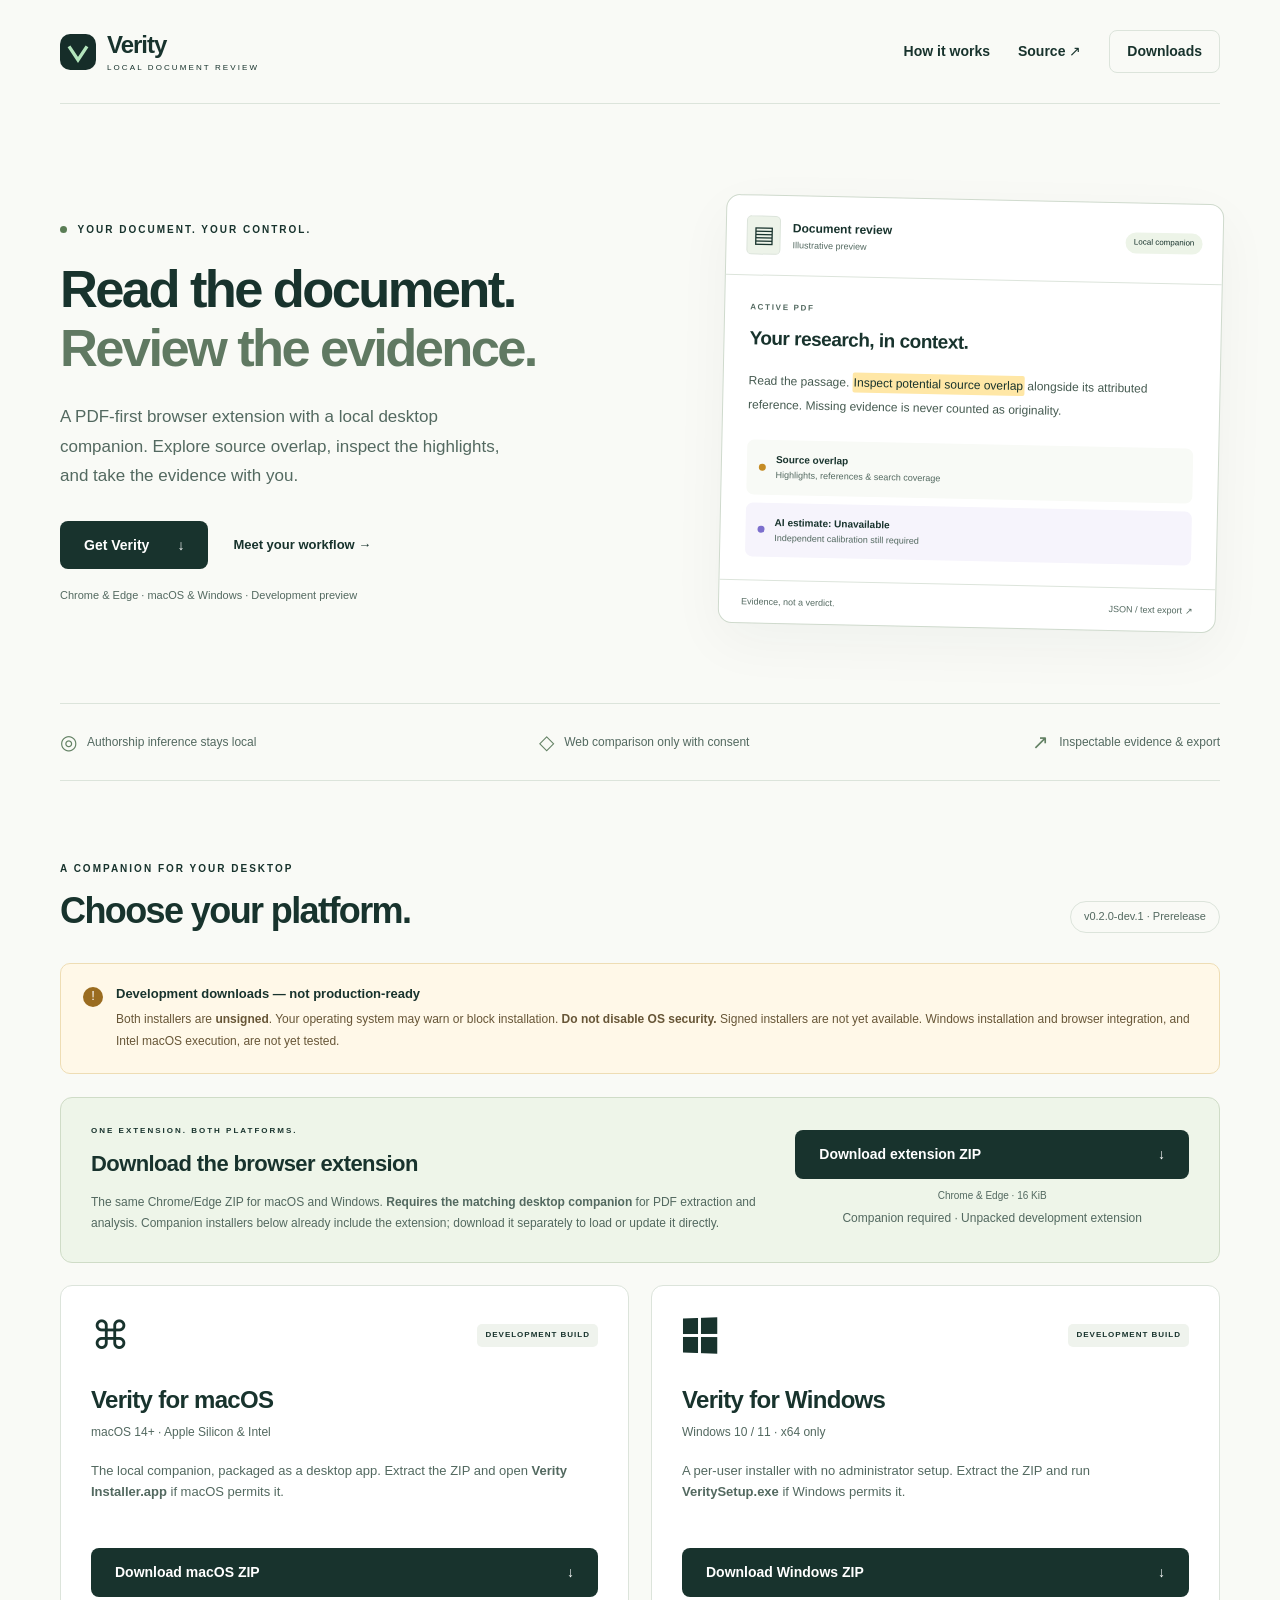
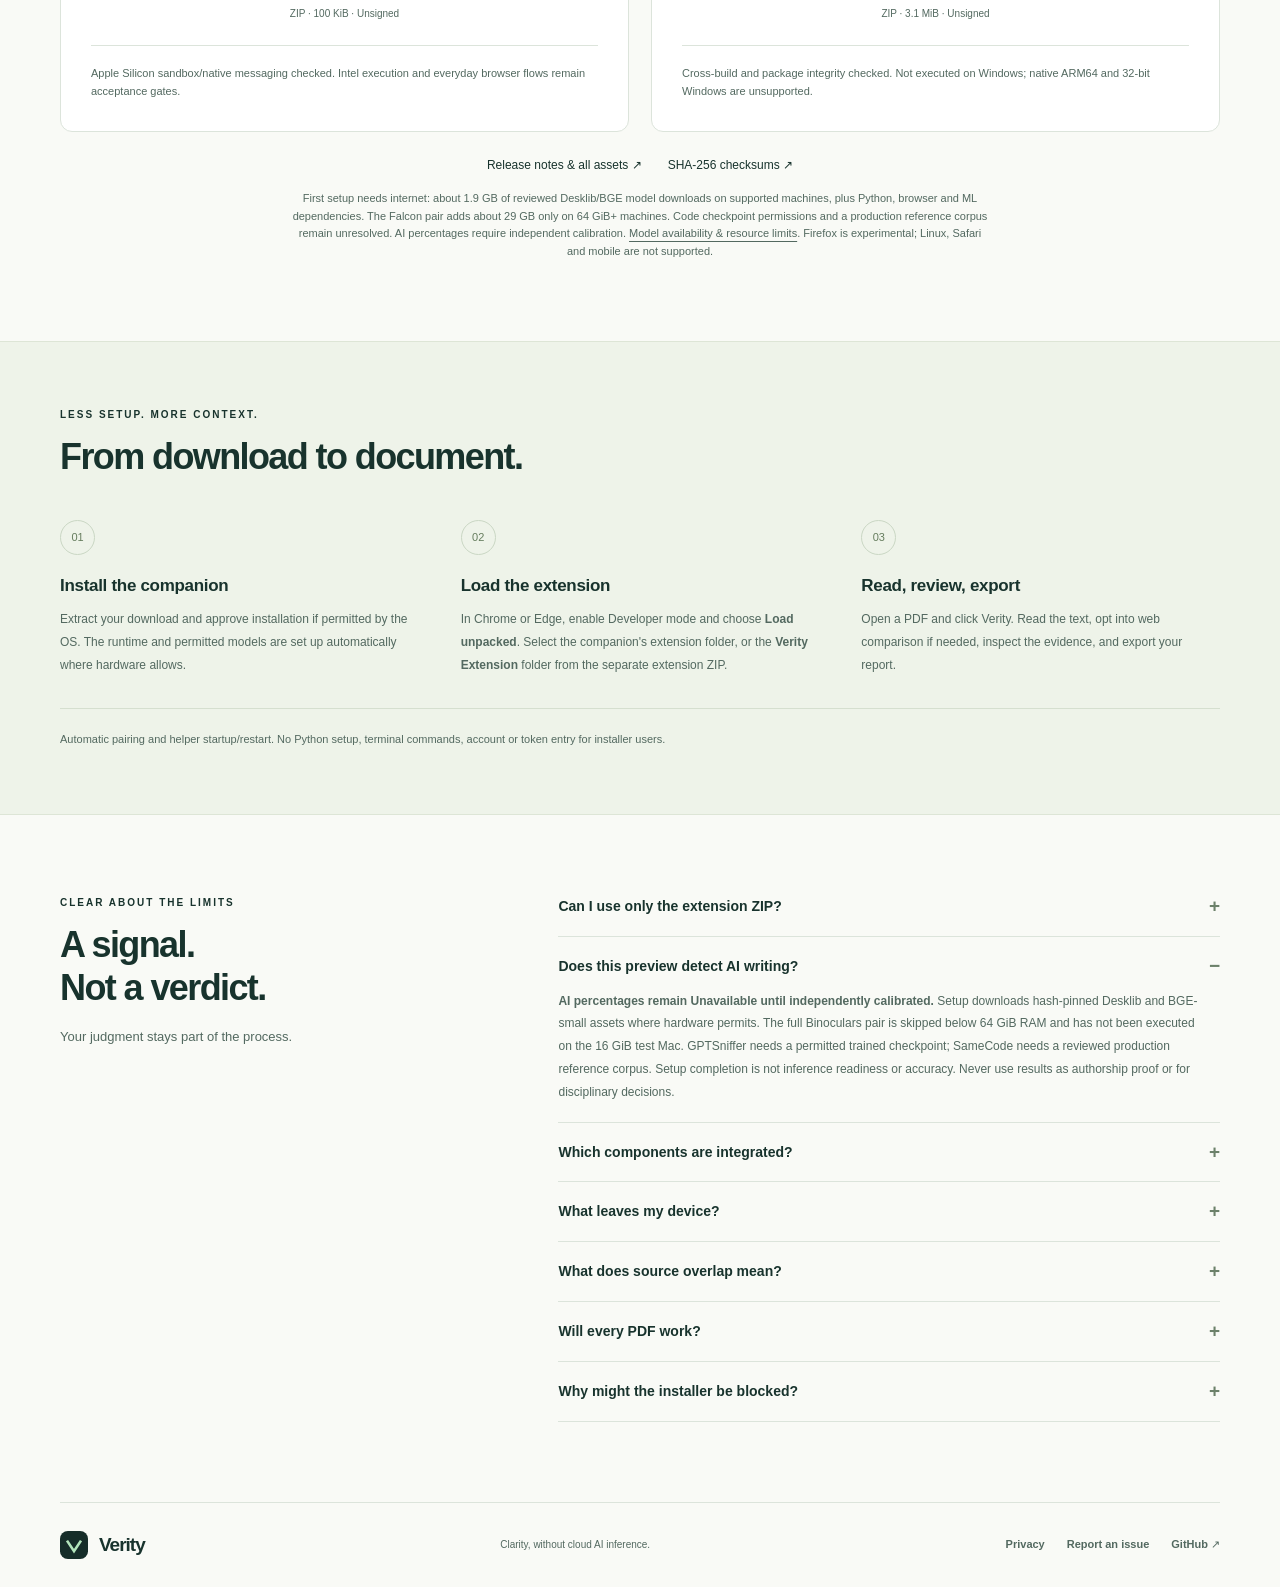
==== index.html @ a613b9a3 "Launch Verity desktop and shared-extension download website" ====
<!doctype html>
<html lang="en">
<head>
  <meta charset="utf-8">
  <meta name="viewport" content="width=device-width, initial-scale=1">
  <meta name="description" content="Verity is a PDF-first browser extension with a local desktop companion. Download unsigned development builds for macOS and Windows and review their limitations.">
  <meta name="color-scheme" content="light">
  <meta name="referrer" content="strict-origin-when-cross-origin">
  <title>Verity — Local document review for macOS & Windows</title>
  <link rel="canonical" href="https://veritylocal.github.io/">
  <link rel="icon" href="icon.svg" type="image/svg+xml">
  <link rel="stylesheet" href="styles.css">
</head>
<body>
  <a class="skip-link" href="#main">Skip to content</a>
  <header class="site-header wrap">
    <a class="brand" href="./" aria-label="Verity home"><img src="icon.svg" width="36" height="36" alt=""><span>Verity<span class="brand-caption">LOCAL DOCUMENT REVIEW</span></span></a>
    <nav aria-label="Main navigation">
      <a href="#how-it-works">How it works</a>
      <a href="https://github.com/VerityLocal/Main">Source <span aria-hidden="true">↗</span></a>
      <a class="nav-download" href="#downloads">Downloads</a>
    </nav>
  </header>
  <main id="main">
    <section class="hero wrap" aria-labelledby="hero-title">
      <div class="hero-copy">
        <p class="eyebrow"><span class="status-dot" aria-hidden="true"></span> YOUR DOCUMENT. YOUR CONTROL.</p>
        <h1 id="hero-title">Read the document.<br><span>Review the evidence.</span></h1>
        <p class="hero-description">A PDF-first browser extension with a local desktop companion. Explore source overlap, inspect the highlights, and take the evidence with you.</p>
        <div class="hero-actions"><a class="button primary" href="#downloads">Get Verity <span aria-hidden="true">↓</span></a><a class="text-link" href="#how-it-works">Meet your workflow <span aria-hidden="true">→</span></a></div>
        <p class="hero-note">Chrome & Edge · macOS & Windows · Development preview</p>
      </div>
      <div class="document-preview" aria-label="Illustrative document review, not a detector result">
        <div class="preview-top"><span class="document-icon" aria-hidden="true">▤</span><div><strong>Document review</strong><span>Illustrative preview</span></div><span class="local-pill">Local companion</span></div>
        <div class="preview-body">
          <p class="preview-label">ACTIVE PDF</p><h2>Your research, in context.</h2>
          <p>Read the passage. <mark>Inspect potential source overlap</mark> alongside its attributed reference. Missing evidence is never counted as originality.</p>
          <div class="evidence-row"><span class="amber-dot" aria-hidden="true"></span><div><strong>Source overlap</strong><span>Highlights, references & search coverage</span></div></div>
          <div class="evidence-row"><span class="purple-dot" aria-hidden="true"></span><div><strong>AI estimate: Unavailable</strong><span>Independent calibration still required</span></div></div>
        </div>
        <div class="preview-bottom"><span>Evidence, not a verdict.</span><span>JSON / text export <span aria-hidden="true">↗</span></span></div>
      </div>
    </section>

    <div class="principles wrap" aria-label="Product principles"><span><span aria-hidden="true">◎</span> Authorship inference stays local</span><span><span aria-hidden="true">◇</span> Web comparison only with consent</span><span><span aria-hidden="true">↗</span> Inspectable evidence & export</span></div>

    <section class="download-section wrap" id="downloads" aria-labelledby="download-title">
      <div class="section-heading"><div><p class="eyebrow">A COMPANION FOR YOUR DESKTOP</p><h2 id="download-title">Choose your platform.</h2></div><span class="version-pill">v0.2.0-dev.1 · Prerelease</span></div>
      <aside class="release-warning" aria-labelledby="warning-title">
        <span class="warning-symbol" aria-hidden="true">!</span><div><h3 id="warning-title">Development downloads — not production-ready</h3><p>Both installers are <strong>unsigned</strong>. Your operating system may warn or block installation. <strong>Do not disable OS security.</strong> Signed installers are not yet available. Windows installation and browser integration, and Intel macOS execution, are not yet tested.</p></div>
      </aside>
      <article class="extension-card" aria-labelledby="extension-title">
        <div><p class="eyebrow">ONE EXTENSION. BOTH PLATFORMS.</p><h3 id="extension-title">Download the browser extension</h3><p>The same Chrome/Edge ZIP for macOS and Windows. <strong>Requires the matching desktop companion</strong> for PDF extraction and analysis. Companion installers below already include the extension; download it separately to load or update it directly.</p></div>
        <div class="extension-action"><a class="button primary download-button" href="https://github.com/VerityLocal/Main/releases/download/v0.2.0-dev.1/Verity-Extension.zip" aria-describedby="extension-requirement">Download extension ZIP <span aria-hidden="true">↓</span></a><p class="download-meta">Chrome & Edge · <span data-size="extension">Size in release details</span></p><p id="extension-requirement" class="extension-requirement">Companion required · Unpacked development extension</p></div>
      </article>
      <div class="platform-grid">
        <article class="platform-card" aria-labelledby="mac-title">
          <div class="platform-top"><span class="platform-symbol" aria-hidden="true">⌘</span><span class="small-pill">DEVELOPMENT BUILD</span></div>
          <h3 id="mac-title">Verity for macOS</h3><p class="platform-requirements">macOS 14+ · Apple Silicon & Intel</p>
          <p class="platform-description">The local companion, packaged as a desktop app. Extract the ZIP and open <strong>Verity Installer.app</strong> if macOS permits it.</p>
          <a class="button primary download-button" href="https://github.com/VerityLocal/Main/releases/download/v0.2.0-dev.1/Verity-macOS.zip" aria-describedby="mac-status">Download macOS ZIP <span aria-hidden="true">↓</span></a>
          <p class="download-meta">ZIP · <span data-size="macos">Size in release details</span> · Unsigned</p>
          <p id="mac-status" class="platform-status">Apple Silicon sandbox/native messaging checked. Intel execution and everyday browser flows remain acceptance gates.</p>
        </article>
        <article class="platform-card" aria-labelledby="windows-title">
          <div class="platform-top"><span class="windows-symbol" aria-hidden="true"><i></i><i></i><i></i><i></i></span><span class="small-pill">DEVELOPMENT BUILD</span></div>
          <h3 id="windows-title">Verity for Windows</h3><p class="platform-requirements">Windows 10 / 11 · x64 only</p>
          <p class="platform-description">A per-user installer with no administrator setup. Extract the ZIP and run <strong>VeritySetup.exe</strong> if Windows permits it.</p>
          <a class="button primary download-button" href="https://github.com/VerityLocal/Main/releases/download/v0.2.0-dev.1/Verity-Windows.zip" aria-describedby="windows-status">Download Windows ZIP <span aria-hidden="true">↓</span></a>
          <p class="download-meta">ZIP · <span data-size="windows">Size in release details</span> · Unsigned</p>
          <p id="windows-status" class="platform-status">Cross-build and package integrity checked. Not executed on Windows; native ARM64 and 32-bit Windows are unsupported.</p>
        </article>
      </div>
      <div class="release-links"><a href="https://github.com/VerityLocal/Main/releases/tag/v0.2.0-dev.1">Release notes & all assets <span aria-hidden="true">↗</span></a><a href="https://github.com/VerityLocal/Main/releases/download/v0.2.0-dev.1/SHA256SUMS.txt">SHA-256 checksums <span aria-hidden="true">↗</span></a></div>
      <p class="download-footnote">First setup needs internet: about 1.9 GB of reviewed Desklib/BGE model downloads on supported machines, plus Python, browser and ML dependencies. The Falcon pair adds about 29 GB only on 64 GiB+ machines. Code checkpoint permissions and a production reference corpus remain unresolved. AI percentages require independent calibration. <a href="https://github.com/VerityLocal/Main/blob/main/docs/MODELS.md">Model availability & resource limits</a>. Firefox is experimental; Linux, Safari and mobile are not supported.</p>
    </section>

    <section class="workflow-section" id="how-it-works" aria-labelledby="workflow-title"><div class="wrap">
      <p class="eyebrow">LESS SETUP. MORE CONTEXT.</p><h2 id="workflow-title">From download to document.</h2>
      <div class="steps-grid">
        <article><span class="step-number">01</span><h3>Install the companion</h3><p>Extract your download and approve installation if permitted by the OS. The runtime and permitted models are set up automatically where hardware allows.</p></article>
        <article><span class="step-number">02</span><h3>Load the extension</h3><p>In Chrome or Edge, enable Developer mode and choose <strong>Load unpacked</strong>. Select the companion's extension folder, or the <strong>Verity Extension</strong> folder from the separate extension ZIP.</p></article>
        <article><span class="step-number">03</span><h3>Read, review, export</h3><p>Open a PDF and click Verity. Read the text, opt into web comparison if needed, inspect the evidence, and export your report.</p></article>
      </div>
      <p class="workflow-note">Automatic pairing and helper startup/restart. No Python setup, terminal commands, account or token entry for installer users.</p>
    </div></section>

    <section class="details-section wrap" aria-labelledby="details-title"><div class="details-heading"><p class="eyebrow">CLEAR ABOUT THE LIMITS</p><h2 id="details-title">A signal.<br>Not a verdict.</h2><p>Your judgment stays part of the process.</p></div>
      <div class="faq">
        <details><summary>Can I use only the extension ZIP?</summary><p>The same extension ZIP can be loaded on macOS and Windows, but the local companion is still required for PDF extraction and analysis. Install your platform's companion first; the separate ZIP is useful for directly loading or updating the extension. This does not change the existing desktop-companion implementation.</p></details>
        <details open><summary>Does this preview detect AI writing?</summary><p><strong>AI percentages remain Unavailable until independently calibrated.</strong> Setup downloads hash-pinned Desklib and BGE-small assets where hardware permits. The full Binoculars pair is skipped below 64 GiB RAM and has not been executed on the 16 GiB test Mac. GPTSniffer needs a permitted trained checkpoint; SameCode needs a reviewed production reference corpus. Setup completion is not inference readiness or accuracy. Never use results as authorship proof or for disciplinary decisions.</p></details>
        <details><summary>Which components are integrated?</summary><p>Docling's native parser extracts PDF text; Playwright retrieves consented public sources. Desklib and Binoculars supply prose features, GPTSniffer's adapter is code-only, SameCode matches reference code, and Sentence Transformers provides semantic similarity. Missing assets and unsupported hardware remain explicit. <a href="https://github.com/VerityLocal/Main/blob/main/docs/MODELS.md">Read actual availability, licenses and pins</a>.</p></details>
        <details><summary>What leaves my device?</summary><p>Authorship inference stays local when explicitly provisioned. Web source comparison is optional and requires consent: short excerpts go to search services, and public candidate pages are fetched. Acquiring a remote PDF can contact its original site. GitHub receives ordinary hosting/download network metadata.</p></details>
        <details><summary>What does source overlap mean?</summary><p>Word-weighted matched similarity on checked passages, not proof of copying. Citations, quotations and common phrasing need review. Search coverage is partial; unchecked text and retrieval failures are never treated as original.</p></details>
        <details><summary>Will every PDF work?</summary><p>Text-bearing PDFs are the priority. Image-only, protected, redirected and complex-layout PDFs may be unsupported. Review extraction order. Current limits are 16 MB, 200 pages and 200,000 text characters.</p></details>
        <details><summary>Why might the installer be blocked?</summary><p>These are unsigned development artifacts. macOS Gatekeeper or Windows security may prevent execution. Do not bypass or disable security protections; wait for signed builds if installation is blocked. Signing and platform acceptance are still required for a production release.</p></details>
      </div>
    </section>
  </main>
  <footer class="site-footer wrap"><a class="brand" href="./"><img src="icon.svg" width="28" height="28" alt=""><span>Verity</span></a><p>Clarity, without cloud AI inference.</p><nav aria-label="Footer navigation"><a href="https://github.com/VerityLocal/Main/blob/main/docs/SECURITY.md">Privacy</a><a href="https://github.com/VerityLocal/Main/issues">Report an issue</a><a href="https://github.com/VerityLocal">GitHub <span aria-hidden="true">↗</span></a></nav></footer>
  <script src="downloads.js" defer></script>
</body>
</html>
---- styles.css ----
@charset "UTF-8";
:root { --ink: #18332d; --muted: #536960; --paper: #f9faf6; --line: #dce4db; --green: #d8ebd5; --amber: #fff1cf; --purple: #eeeafb; }
* { box-sizing: border-box; }
html { scroll-behavior: smooth; scroll-padding-top: 28px; }
body { margin: 0; background: var(--paper); color: var(--ink); font-family: -apple-system, BlinkMacSystemFont, "Segoe UI", sans-serif; font-size: 16px; line-height: 1.6; }
a { color: inherit; text-underline-offset: 4px; }
button, a { -webkit-tap-highlight-color: transparent; }
a:focus-visible, summary:focus-visible { outline: 3px solid #655dc5; outline-offset: 5px; }
.wrap { max-width: 1160px; width: calc(100% - 80px); margin-inline: auto; }
.skip-link { position: fixed; left: 20px; top: 12px; width: 1px; height: 1px; padding: 0; overflow: hidden; clip-path: inset(50%); white-space: nowrap; background: var(--ink); color: white; z-index: 10; }
.skip-link:focus { width: auto; height: auto; padding: 10px 18px; overflow: visible; clip-path: none; }
.site-header { display: flex; justify-content: space-between; align-items: center; min-height: 104px; border-bottom: 1px solid var(--line); gap: 24px; }
.brand { display: inline-flex; gap: 11px; align-items: center; text-decoration: none; font-size: 24px; font-weight: 750; letter-spacing: -1px; line-height: 1.15; }
.brand-caption { display: block; font-size: 8px; letter-spacing: 2.1px; font-weight: 500; margin-top: 5px; }
nav { display: flex; align-items: center; gap: 28px; }
nav a { font-size: 14px; font-weight: 550; text-decoration: none; }
nav a:hover, .text-link:hover, .release-links a:hover { text-decoration: underline; }
.nav-download { border: 1px solid var(--line); border-radius: 8px; padding: 9px 17px; }
.hero { display: grid; grid-template-columns: 1.2fr 1fr; gap: 65px; align-items: center; padding-block: 95px 75px; }
.eyebrow { font-size: 10px; font-weight: 750; letter-spacing: 2px; margin: 0 0 22px; }
.status-dot { display: inline-block; width: 7px; height: 7px; background: #5a7d55; border-radius: 50%; margin-right: 6px; }
h1, h2, h3, p { margin-top: 0; }
h1 { font-size: clamp(38px, 4.1vw, 54px); font-weight: 720; line-height: 1.12; letter-spacing: -2.6px; margin-bottom: 24px; }
h1 span { color: #607962; }
.hero-description { max-width: 460px; font-size: 17px; line-height: 1.75; color: var(--muted); margin-bottom: 30px; }
.hero-actions { display: flex; align-items: center; gap: 25px; }
.button { display: inline-flex; align-items: center; justify-content: center; gap: 28px; padding: 13px 24px; border-radius: 8px; font-size: 14px; font-weight: 650; text-decoration: none; transition: background .15s, transform .15s; }
.primary { color: #fff; background: var(--ink); }
.primary:hover { background: #294c40; transform: translateY(-1px); }
.text-link { font-size: 13px; font-weight: 600; text-decoration: none; }
.hero-note { font-size: 11px; color: var(--muted); margin: 18px 0 0; }
.document-preview { border: 1px solid #cfdacd; border-radius: 14px; background: #fff; box-shadow: 0 18px 55px #1934290b; transform: rotate(1.2deg); }
.preview-top { padding: 20px; display: flex; align-items: center; gap: 12px; border-bottom: 1px solid var(--line); }
.document-icon { display: flex; width: 34px; height: 39px; background: #edf3e9; border: 1px solid var(--line); border-radius: 5px; justify-content: center; align-items: center; font-size: 23px; }
.preview-top strong { display: block; font-size: 12px; }
.preview-top div span { display: block; font-size: 9px; color: var(--muted); }
.local-pill { font-size: 8px; background: #edf4e8; padding: 4px 8px; border-radius: 12px; margin-left: auto; white-space: nowrap; }
.preview-body { padding: 26px 25px 23px; }
.preview-label { font-size: 8px; letter-spacing: 1.7px; font-weight: 650; color: var(--muted); margin-bottom: 9px; }
.preview-body h2 { font-size: 19px; letter-spacing: -.5px; margin-bottom: 15px; }
.preview-body > p:not(.preview-label) { font-size: 12px; line-height: 2; color: #455a50; margin-bottom: 23px; }
mark { background: #ffe7a6; color: var(--ink); padding: 3px 1px; border-radius: 2px; }
.evidence-row { display: flex; gap: 10px; align-items: center; background: #f8faf6; border-radius: 7px; padding: 12px; margin-top: 8px; }
.evidence-row:last-child { background: #f6f4fc; }
.amber-dot, .purple-dot { width: 7px; height: 7px; border-radius: 50%; background: #c58c25; flex: none; }
.purple-dot { background: #7c6fcd; }
.evidence-row strong { display: block; font-size: 10px; }
.evidence-row div span { display: block; font-size: 9px; color: var(--muted); }
.preview-bottom { display: flex; justify-content: space-between; padding: 14px 22px; font-size: 9px; border-top: 1px solid var(--line); color: var(--muted); }
.principles { display: flex; gap: 25px; justify-content: space-between; padding: 22px 0; border-block: 1px solid var(--line); font-size: 12px; color: var(--muted); }
.principles > span { display: flex; gap: 10px; align-items: center; }
.principles > span > span { font-size: 20px; color: #628063; }
.download-section { padding-block: 80px; }
.section-heading { display: flex; align-items: end; justify-content: space-between; gap: 20px; margin-bottom: 30px; }
.section-heading .eyebrow, .workflow-section .eyebrow, .details-heading .eyebrow { margin-bottom: 12px; }
.section-heading h2, .workflow-section h2, .details-heading h2 { font-size: 36px; line-height: 1.2; letter-spacing: -1.6px; font-weight: 700; margin: 0; }
.version-pill { font-size: 11px; color: var(--muted); border: 1px solid var(--line); border-radius: 20px; padding: 6px 13px; white-space: nowrap; }
.release-warning { display: flex; align-items: start; gap: 13px; background: #fff8e8; border: 1px solid #eeddb4; border-radius: 10px; padding: 20px 22px; margin-bottom: 23px; }
.warning-symbol { display: flex; width: 20px; height: 20px; align-items: center; justify-content: center; background: #9a6c20; color: #fff; font-size: 13px; border-radius: 50%; flex: none; margin-top: 3px; }
.release-warning h3 { font-size: 13px; margin: 0 0 5px; }
.release-warning p { font-size: 12px; color: #675637; line-height: 1.8; margin: 0; }
.platform-grid { display: grid; grid-template-columns: 1fr 1fr; gap: 22px; }
.extension-card { display: grid; grid-template-columns: 1.7fr 1fr; align-items: center; gap: 35px; border: 1px solid #cfdcc7; border-radius: 12px; background: #eef5e9; padding: 27px 30px; margin-bottom: 22px; }
.extension-card .eyebrow { font-size: 8px; margin-bottom: 9px; }
.extension-card h3 { font-size: 22px; letter-spacing: -.6px; margin-bottom: 10px; }
.extension-card > div > p:last-child { font-size: 12px; color: var(--muted); margin-bottom: 0; line-height: 1.8; }
.extension-action .download-meta { margin-bottom: 4px; }
.extension-requirement { font-size: 10px; text-align: center; color: var(--muted); margin: 0; }
.platform-card { border: 1px solid var(--line); border-radius: 12px; background: #fff; padding: 30px; }
.platform-top { display: flex; align-items: center; justify-content: space-between; min-height: 40px; margin-bottom: 25px; }
.platform-symbol { font-size: 39px; font-weight: 400; line-height: 1; }
.windows-symbol { display: grid; grid-template-columns: 16px 16px; gap: 3px; transform: perspective(100px) rotateY(-12deg); }
.windows-symbol i { background: var(--ink); height: 16px; }
.small-pill { background: #eff3ed; border-radius: 5px; padding: 5px 8px; font-size: 8px; letter-spacing: 1px; font-weight: 650; }
.platform-card h3 { font-size: 24px; letter-spacing: -.7px; margin-bottom: 4px; }
.platform-requirements { font-size: 12px; color: var(--muted); margin-bottom: 19px; }
.platform-description { font-size: 13px; color: var(--muted); min-height: 63px; margin-bottom: 24px; }
.download-button { width: 100%; justify-content: space-between; }
.download-meta { font-size: 10px; text-align: center; color: var(--muted); margin: 9px 0 23px; }
.platform-status { font-size: 11px; color: var(--muted); padding-top: 18px; border-top: 1px solid var(--line); margin: 0; line-height: 1.7; }
.release-links { display: flex; gap: 26px; justify-content: center; margin-top: 24px; font-size: 12px; }
.release-links a { text-decoration: none; }
.download-footnote { margin: 15px auto 0; max-width: 700px; font-size: 11px; color: var(--muted); text-align: center; }
.workflow-section { background: #eef3e9; border-block: 1px solid #dde5d6; padding-block: 65px; }
.steps-grid { display: grid; grid-template-columns: repeat(3, 1fr); gap: 42px; margin-top: 42px; }
.step-number { display: inline-flex; height: 35px; width: 35px; align-items: center; justify-content: center; border: 1px solid #cad7c4; border-radius: 50%; font-size: 11px; color: #667d5e; margin-bottom: 17px; }
.steps-grid h3 { font-size: 17px; letter-spacing: -.3px; margin-bottom: 9px; }
.steps-grid p { font-size: 12px; color: var(--muted); line-height: 1.9; margin-bottom: 0; }
.workflow-note { font-size: 11px; color: var(--muted); border-top: 1px solid #d5dfcf; margin: 32px 0 0; padding-top: 22px; }
.details-section { display: grid; grid-template-columns: 1fr 1.6fr; gap: 85px; padding-block: 80px; }
.details-heading > p:last-child { font-size: 13px; color: var(--muted); margin-top: 18px; }
.faq details { border-bottom: 1px solid var(--line); padding: 18px 0; }
.faq details:first-child { padding-top: 0; }
.faq summary { cursor: pointer; font-size: 14px; font-weight: 600; list-style: none; display: flex; justify-content: space-between; gap: 20px; }
.faq summary::-webkit-details-marker { display: none; }
.faq summary::after { content: "+"; color: #6c816a; font-size: 19px; line-height: 1.2; }
.faq details[open] summary::after { content: "−"; }
.faq details p { margin: 12px 20px 0 0; font-size: 12px; line-height: 1.9; color: var(--muted); }
.site-footer { display: flex; gap: 25px; align-items: center; justify-content: space-between; padding-block: 28px; border-top: 1px solid var(--line); }
.site-footer .brand { font-size: 19px; }
.site-footer p { font-size: 10px; color: var(--muted); margin: 0; }
.site-footer nav { gap: 22px; }
.site-footer nav a { font-size: 11px; color: var(--muted); }
@media (max-width: 900px) {
  .wrap { width: calc(100% - 48px); }
  .hero { gap: 32px; padding-top: 65px; }
  h1 { letter-spacing: -1.7px; }
  .hero-actions { gap: 17px; }
  .text-link { font-size: 11px; }
  .principles { gap: 16px; font-size: 10px; }
  .details-section { gap: 40px; }
  .site-footer > p { display: none; }
}
@media (max-width: 650px) {
  .wrap { width: calc(100% - 36px); }
  .site-header { min-height: 85px; gap: 12px; }
  .site-header nav { gap: 14px; }
  .site-header nav a { font-size: 11px; }
  .site-header nav a:first-child { display: none; }
  .brand { font-size: 22px; }
  .nav-download { padding: 7px 11px; }
  .hero { grid-template-columns: 1fr; gap: 44px; padding-block: 50px 40px; }
  h1 { font-size: 42px; letter-spacing: -2px; }
  .hero-description { font-size: 15px; max-width: 470px; }
  .document-preview { transform: none; max-width: 440px; width: 100%; justify-self: center; }
  .principles { flex-wrap: wrap; justify-content: start; gap: 12px 24px; font-size: 11px; padding-block: 18px; }
  .download-section { padding-block: 50px; }
  .section-heading { align-items: start; flex-direction: column; gap: 16px; }
  .section-heading h2, .workflow-section h2, .details-heading h2 { font-size: 32px; }
  .platform-grid { grid-template-columns: 1fr; }
  .extension-card { grid-template-columns: 1fr; gap: 20px; padding: 24px; }
  .platform-card { padding: 24px; }
  .platform-description { min-height: 0; }
  .release-warning { padding: 16px; gap: 10px; }
  .release-links { flex-wrap: wrap; gap: 10px 22px; }
  .workflow-section { padding-block: 45px; }
  .steps-grid { grid-template-columns: 1fr; gap: 30px; margin-top: 30px; }
  .step-number { margin-bottom: 11px; }
  .details-section { grid-template-columns: 1fr; padding-block: 50px; gap: 23px; }
  .details-heading h2 br { display: none; }
  .site-footer { flex-wrap: wrap; gap: 19px; }
  .site-footer nav { gap: 17px; }
}
@media (prefers-reduced-motion: reduce) { html { scroll-behavior: auto; } .button { transition: none; } }
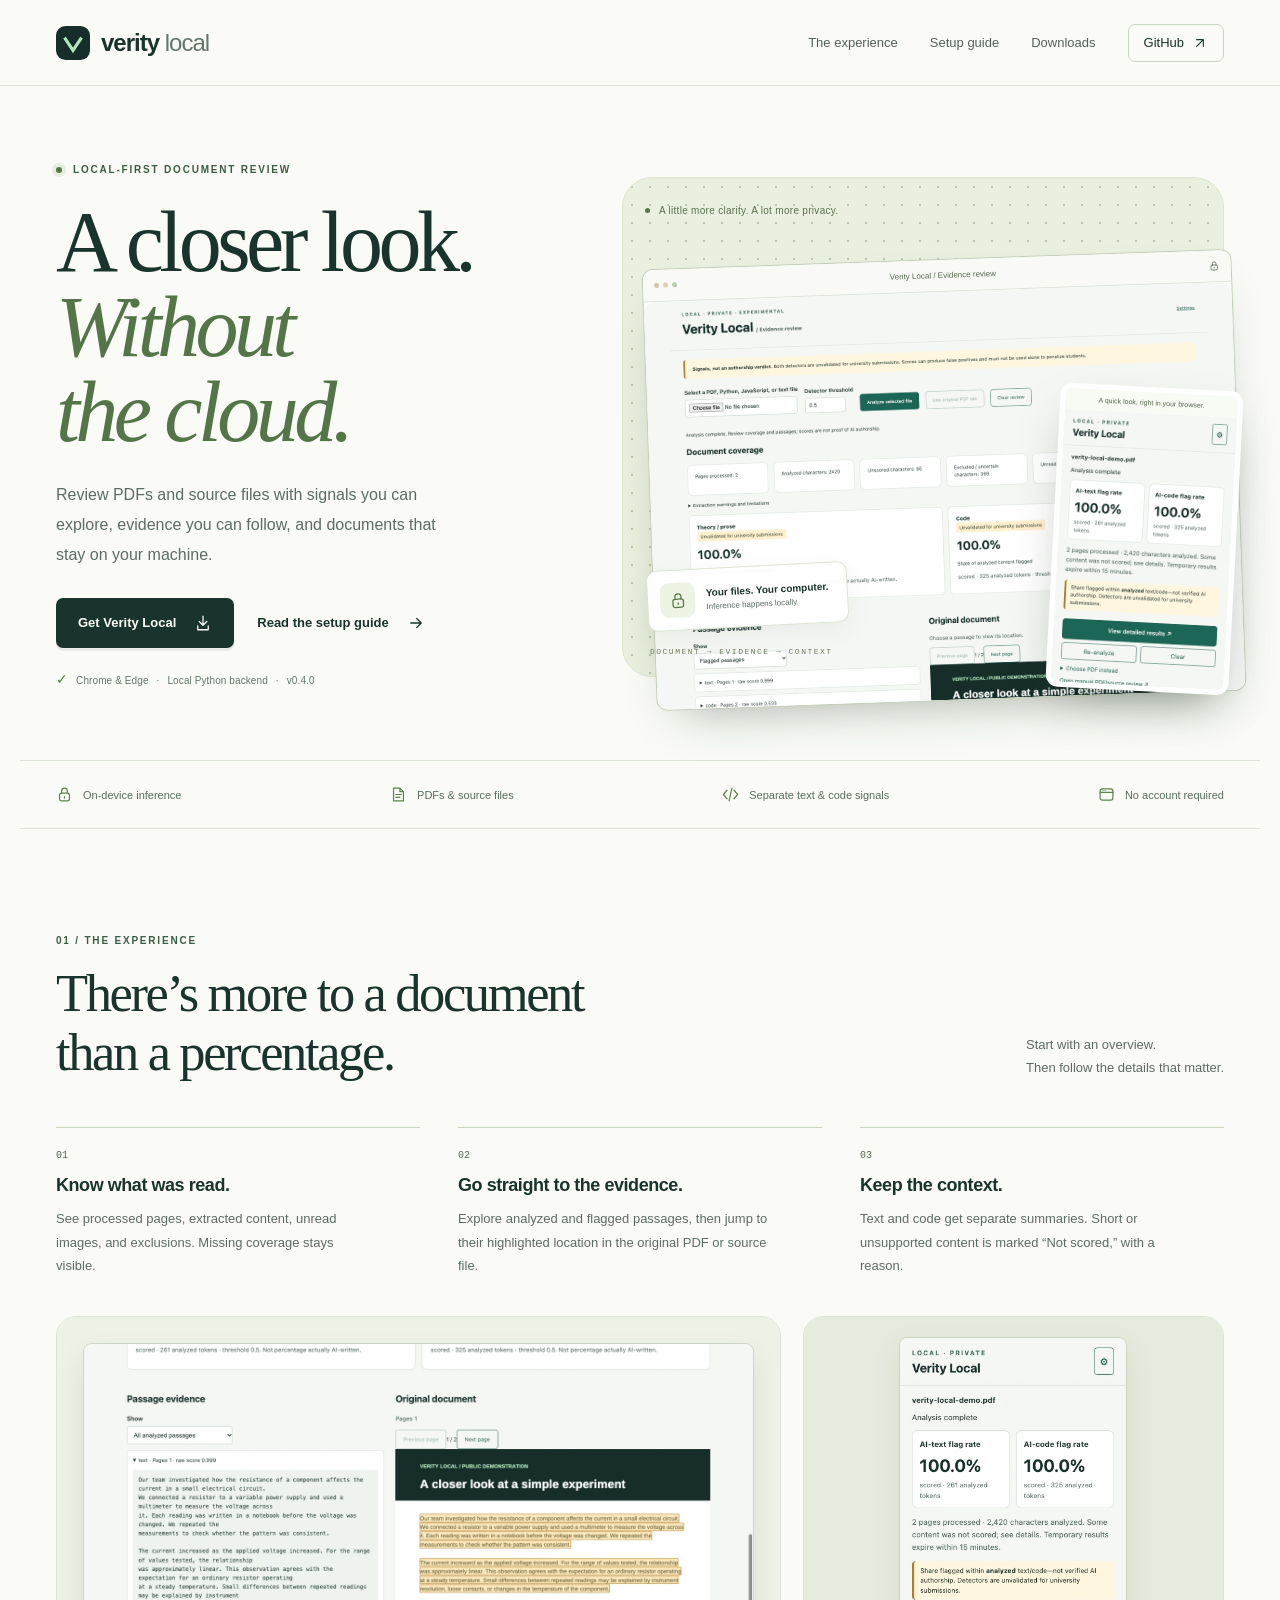
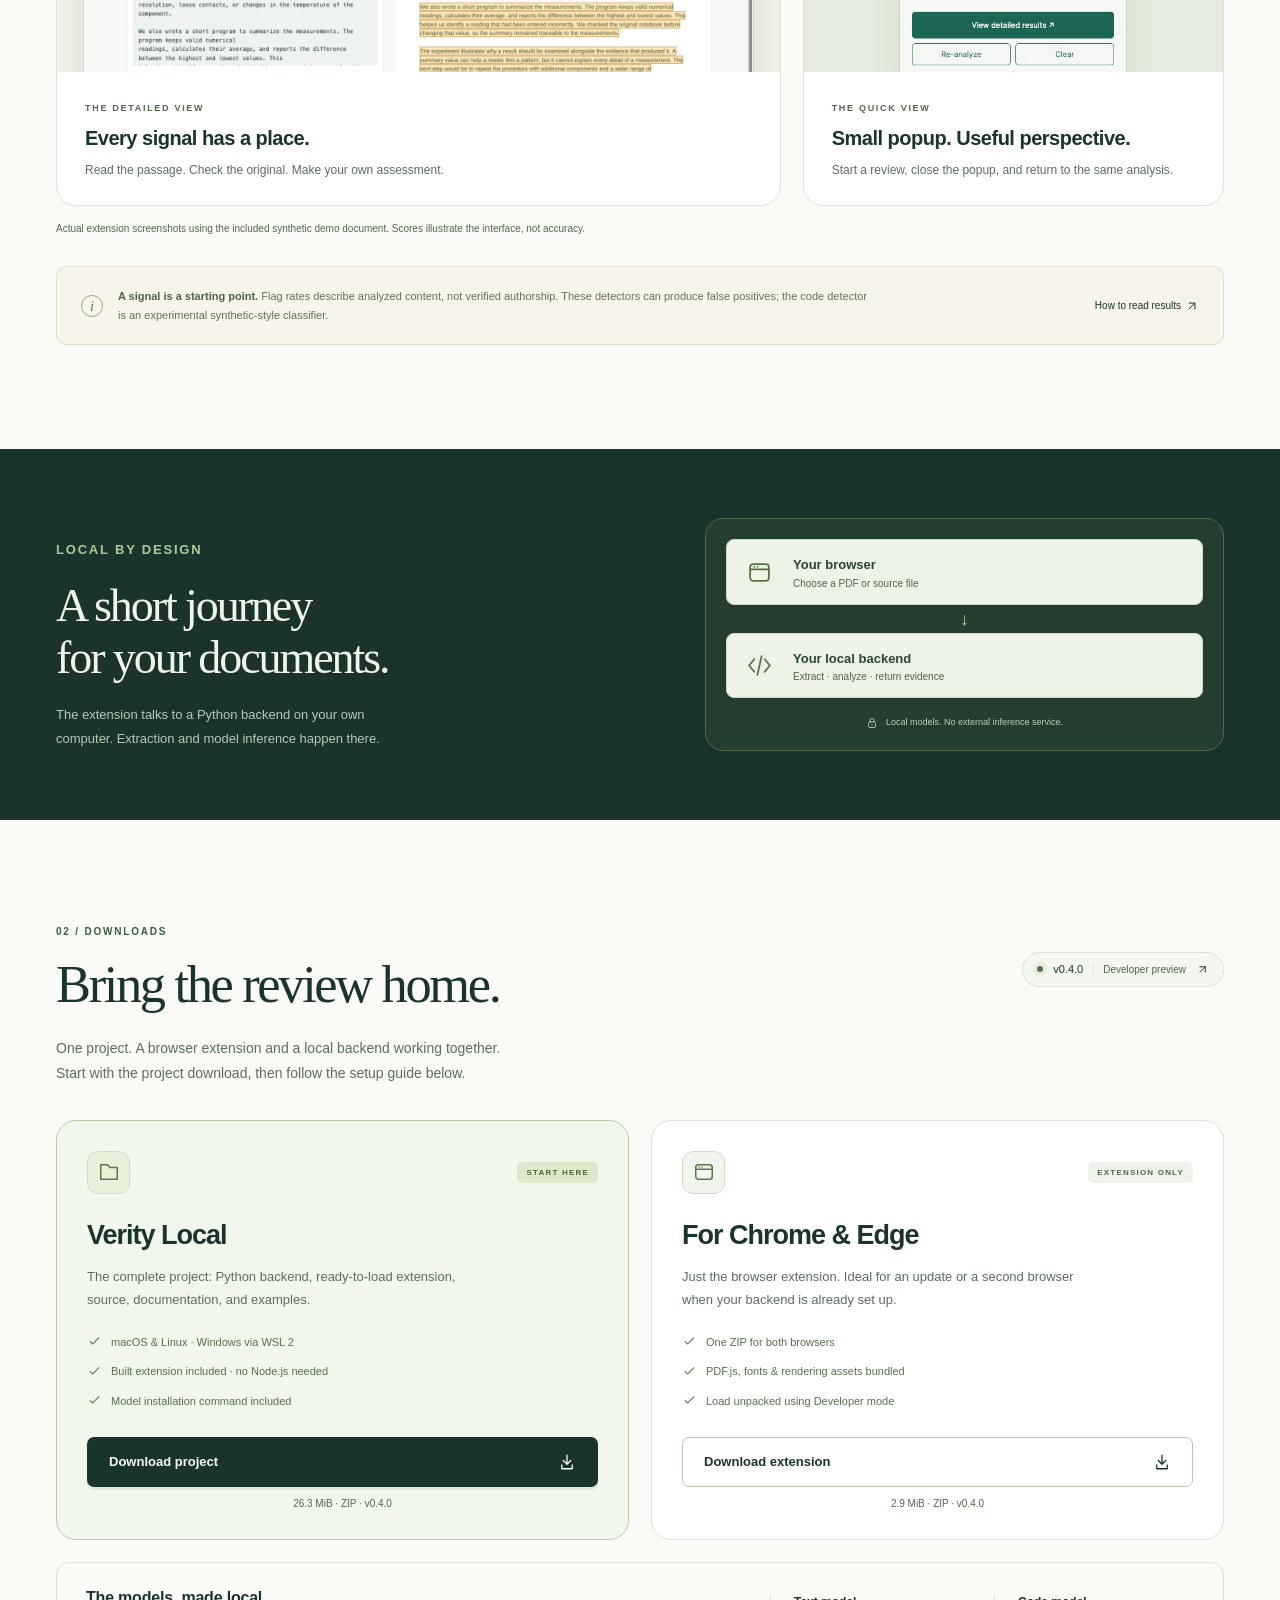
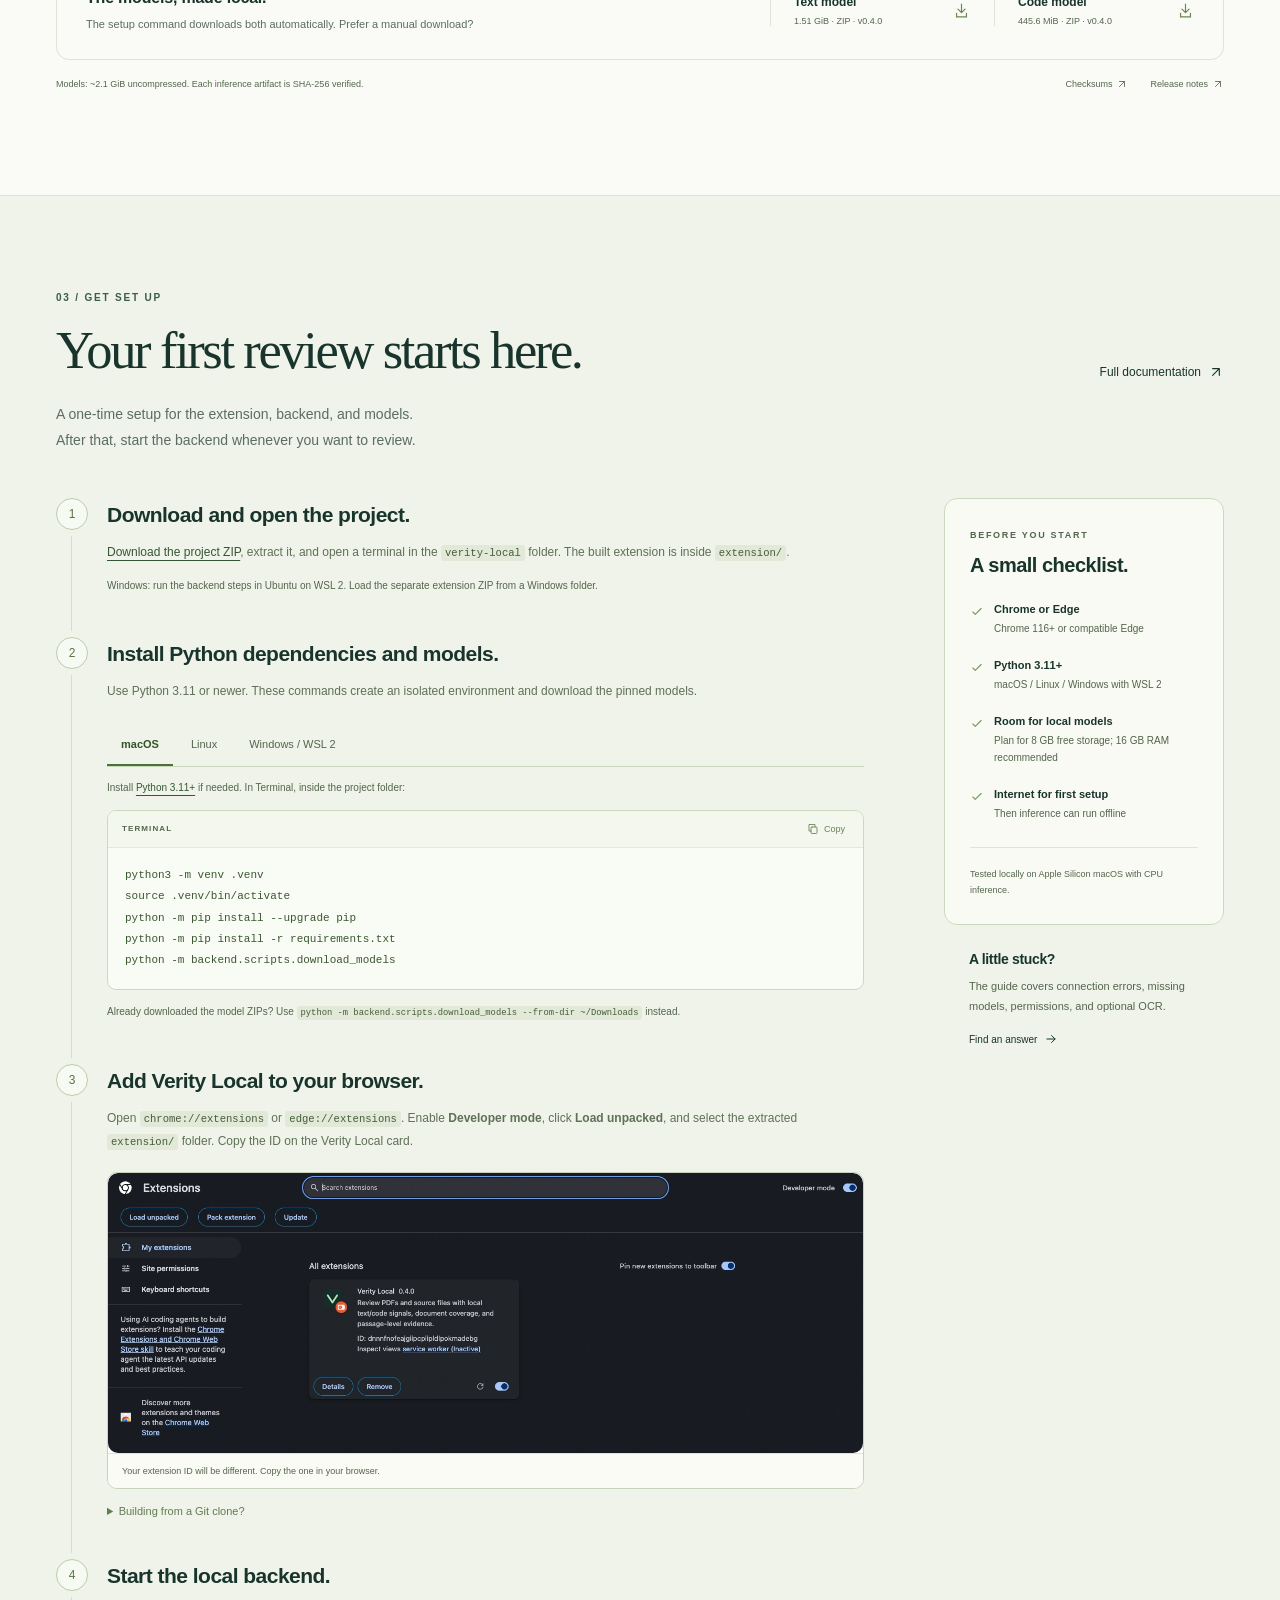
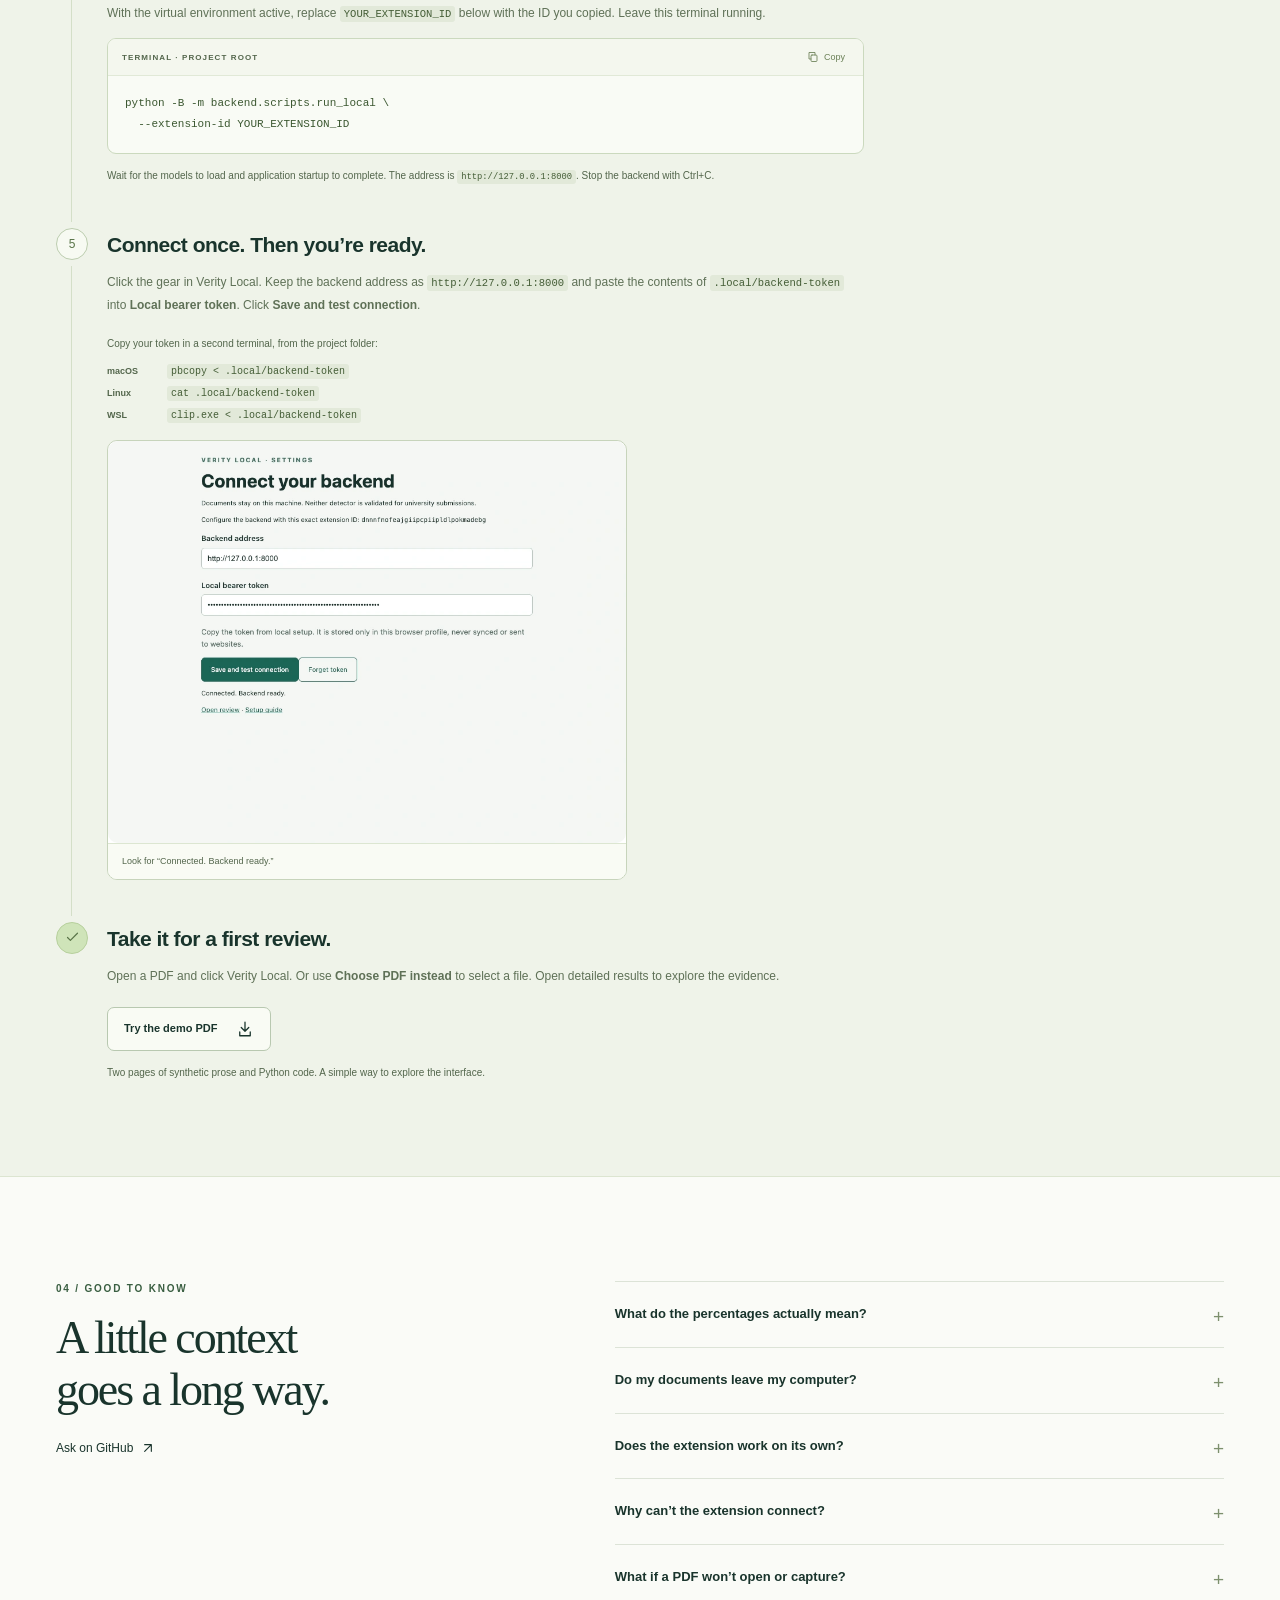
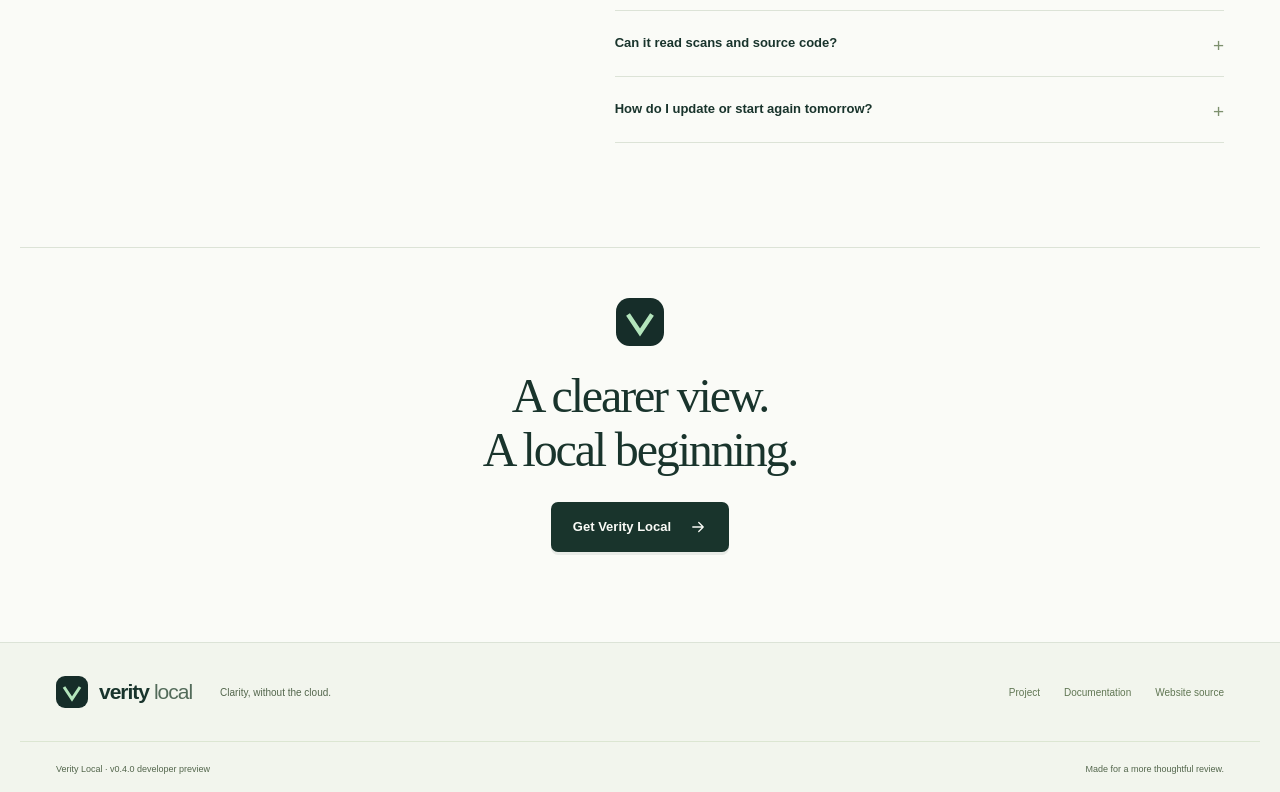
==== commit 896fc317: "Launch Verity Local download and illustrated setup website" ====
--- a/index.html
+++ b/index.html
@@ -3,101 +3,162 @@
 <head>
   <meta charset="utf-8">
   <meta name="viewport" content="width=device-width, initial-scale=1">
-  <meta name="description" content="Verity is a PDF-first browser extension with a local desktop companion. Download unsigned development builds for macOS and Windows and review their limitations.">
-  <meta name="color-scheme" content="light">
-  <meta name="referrer" content="strict-origin-when-cross-origin">
-  <title>Verity — Local document review for macOS & Windows</title>
+  <meta name="theme-color" content="#172f29">
+  <meta name="description" content="Review PDFs and source files with Verity Local. Private, on-device text and code signals, passage-level evidence, and clear document coverage. Download and get set up.">
+  <meta property="og:type" content="website">
+  <meta property="og:title" content="Verity Local — A closer look. Without the cloud.">
+  <meta property="og:description" content="Local PDF and source-file review. Download the Chrome/Edge extension and Python backend, and follow the illustrated setup guide.">
+  <meta property="og:url" content="https://veritylocal.github.io/">
+  <meta property="og:image" content="https://veritylocal.github.io/assets/review-overview.webp">
+  <meta name="twitter:card" content="summary_large_image">
   <link rel="canonical" href="https://veritylocal.github.io/">
   <link rel="icon" href="icon.svg" type="image/svg+xml">
   <link rel="stylesheet" href="styles.css">
+  <script src="site.js" defer></script>
+  <title>Verity Local — A closer look. Without the cloud.</title>
 </head>
 <body>
+  <svg class="svg-library" xmlns="http://www.w3.org/2000/svg" aria-hidden="true">
+    <symbol id="i-arrow" viewBox="0 0 24 24"><path d="M5 12h14m-6-6 6 6-6 6"/></symbol>
+    <symbol id="i-external" viewBox="0 0 24 24"><path d="M7 17 17 7M7 7h10v10"/></symbol>
+    <symbol id="i-download" viewBox="0 0 24 24"><path d="M12 3v12m-5-5 5 5 5-5M5 16v5h14v-5"/></symbol>
+    <symbol id="i-lock" viewBox="0 0 24 24"><rect x="5" y="10" width="14" height="11" rx="3"/><path d="M8 10V7a4 4 0 0 1 8 0v3m-4 5v2"/></symbol>
+    <symbol id="i-document" viewBox="0 0 24 24"><path d="M14 3H5v18h14V8l-5-5Zm0 0v5h5M8 12h8m-8 4h6"/></symbol>
+    <symbol id="i-browser" viewBox="0 0 24 24"><rect x="3" y="4" width="18" height="16" rx="3"/><path d="M3 9h18M7 6.5h.01m3 0h.01"/></symbol>
+    <symbol id="i-check" viewBox="0 0 24 24"><path d="m5 12 4 4L19 6"/></symbol>
+    <symbol id="i-code" viewBox="0 0 24 24"><path d="m7 6-5 6 5 6m10-12 5 6-5 6M14 3l-4 18"/></symbol>
+    <symbol id="i-folder" viewBox="0 0 24 24"><path d="M3 7V4h7l3 3h8v13H3V7Z"/></symbol>
+    <symbol id="i-copy" viewBox="0 0 24 24"><rect x="8" y="8" width="12" height="13" rx="2"/><path d="M16 8V3H4v13h4"/></symbol>
+    <symbol id="i-expand" viewBox="0 0 24 24"><path d="M8 3H3v5m13-5h5v5M3 16v5h5m13-5v5h-5"/></symbol>
+    <symbol id="i-github" viewBox="0 0 24 24"><path d="M9 19c-4 1-4-2-6-2m12 5v-4c0-1-.2-2-1-2.5 3-.4 6-1.5 6-6.5a5 5 0 0 0-1.5-3.5A5 5 0 0 0 18 2s-1 0-3 1.5a13 13 0 0 0-6 0C7 2 6 2 6 2a5 5 0 0 0-.5 3.5A5 5 0 0 0 4 9c0 5 3 6.1 6 6.5-.8.5-1 1.5-1 2.5v4"/></symbol>
+  </svg>
   <a class="skip-link" href="#main">Skip to content</a>
-  <header class="site-header wrap">
-    <a class="brand" href="./" aria-label="Verity home"><img src="icon.svg" width="36" height="36" alt=""><span>Verity<span class="brand-caption">LOCAL DOCUMENT REVIEW</span></span></a>
-    <nav aria-label="Main navigation">
-      <a href="#how-it-works">How it works</a>
-      <a href="https://github.com/VerityLocal/Main">Source <span aria-hidden="true">↗</span></a>
-      <a class="nav-download" href="#downloads">Downloads</a>
-    </nav>
+  <header class="site-header">
+    <div class="container nav-row">
+      <a class="brand" href="#"><img src="icon.svg" width="34" height="34" alt=""><span>verity<span class="brand-light"> local</span></span></a>
+      <button class="menu-toggle" type="button" aria-expanded="false" aria-controls="navigation" aria-label="Toggle navigation"><span></span><span></span></button>
+      <nav id="navigation" aria-label="Main navigation">
+        <a href="#experience">The experience</a><a href="#setup">Setup guide</a><a href="#downloads">Downloads</a>
+        <a class="nav-github" href="https://github.com/VerityLocal/Main">GitHub <svg class="icon"><use href="#i-external"/></svg></a>
+      </nav>
+    </div>
   </header>
+
   <main id="main">
-    <section class="hero wrap" aria-labelledby="hero-title">
+    <section class="hero container">
       <div class="hero-copy">
-        <p class="eyebrow"><span class="status-dot" aria-hidden="true"></span> YOUR DOCUMENT. YOUR CONTROL.</p>
-        <h1 id="hero-title">Read the document.<br><span>Review the evidence.</span></h1>
-        <p class="hero-description">A PDF-first browser extension with a local desktop companion. Explore source overlap, inspect the highlights, and take the evidence with you.</p>
-        <div class="hero-actions"><a class="button primary" href="#downloads">Get Verity <span aria-hidden="true">↓</span></a><a class="text-link" href="#how-it-works">Meet your workflow <span aria-hidden="true">→</span></a></div>
-        <p class="hero-note">Chrome & Edge · macOS & Windows · Development preview</p>
+        <div class="eyebrow"><span class="status-dot"></span> LOCAL-FIRST DOCUMENT REVIEW</div>
+        <h1>A closer look.<br><em>Without<br class="desktop-break"> the cloud.</em></h1>
+        <p class="hero-description">Review PDFs and source files with signals you can explore, evidence you can follow, and documents that stay on your machine.</p>
+        <div class="button-row"><a class="button button-dark" href="#downloads">Get Verity Local <svg class="icon"><use href="#i-download"/></svg></a><a class="button button-plain" href="#setup">Read the setup guide <svg class="icon"><use href="#i-arrow"/></svg></a></div>
+        <p class="hero-note"><span class="tiny-check">✓</span> Chrome &amp; Edge <span>·</span> Local Python backend <span>·</span> v0.4.0</p>
       </div>
-      <div class="document-preview" aria-label="Illustrative document review, not a detector result">
-        <div class="preview-top"><span class="document-icon" aria-hidden="true">▤</span><div><strong>Document review</strong><span>Illustrative preview</span></div><span class="local-pill">Local companion</span></div>
-        <div class="preview-body">
-          <p class="preview-label">ACTIVE PDF</p><h2>Your research, in context.</h2>
-          <p>Read the passage. <mark>Inspect potential source overlap</mark> alongside its attributed reference. Missing evidence is never counted as originality.</p>
-          <div class="evidence-row"><span class="amber-dot" aria-hidden="true"></span><div><strong>Source overlap</strong><span>Highlights, references & search coverage</span></div></div>
-          <div class="evidence-row"><span class="purple-dot" aria-hidden="true"></span><div><strong>AI estimate: Unavailable</strong><span>Independent calibration still required</span></div></div>
+      <div class="product-stage">
+        <div class="stage-label"><span class="status-dot"></span> A little more clarity. A lot more privacy.</div>
+        <div class="product-window">
+          <div class="window-bar"><div class="window-dots"><i></i><i></i><i></i></div><span>Verity Local / Evidence review</span><svg class="icon"><use href="#i-lock"/></svg></div>
+          <button class="image-button" type="button" data-lightbox="assets/review-overview.webp" aria-label="Enlarge the real Verity Local review screenshot"><img src="assets/review-overview.webp" alt="Verity Local reviewing the public two-page demonstration PDF, with document coverage and separate text and code results" width="1440" height="1000" fetchpriority="high"></button>
         </div>
-        <div class="preview-bottom"><span>Evidence, not a verdict.</span><span>JSON / text export <span aria-hidden="true">↗</span></span></div>
+        <div class="popup-float"><div class="popup-float-label">A quick look, right in your browser.</div><img src="assets/popup.webp" alt="Actual Verity Local toolbar popup showing the demonstration results" width="380" height="600"></div>
+        <div class="local-tag"><span class="local-tag-icon"><svg class="icon"><use href="#i-lock"/></svg></span><div><strong>Your files. Your computer.</strong><span>Inference happens locally.</span></div></div>
+        <span class="stage-coordinate" aria-hidden="true">DOCUMENT → EVIDENCE → CONTEXT</span>
       </div>
     </section>
 
-    <div class="principles wrap" aria-label="Product principles"><span><span aria-hidden="true">◎</span> Authorship inference stays local</span><span><span aria-hidden="true">◇</span> Web comparison only with consent</span><span><span aria-hidden="true">↗</span> Inspectable evidence & export</span></div>
+    <div class="container capability-strip" aria-label="At a glance"><span><svg class="icon"><use href="#i-lock"/></svg> On-device inference</span><span><svg class="icon"><use href="#i-document"/></svg> PDFs &amp; source files</span><span><svg class="icon"><use href="#i-code"/></svg> Separate text &amp; code signals</span><span><svg class="icon"><use href="#i-browser"/></svg> No account required</span></div>
 
-    <section class="download-section wrap" id="downloads" aria-labelledby="download-title">
-      <div class="section-heading"><div><p class="eyebrow">A COMPANION FOR YOUR DESKTOP</p><h2 id="download-title">Choose your platform.</h2></div><span class="version-pill">v0.2.0-dev.1 · Prerelease</span></div>
-      <aside class="release-warning" aria-labelledby="warning-title">
-        <span class="warning-symbol" aria-hidden="true">!</span><div><h3 id="warning-title">Development downloads — not production-ready</h3><p>Both installers are <strong>unsigned</strong>. Your operating system may warn or block installation. <strong>Do not disable OS security.</strong> Signed installers are not yet available. Windows installation and browser integration, and Intel macOS execution, are not yet tested.</p></div>
-      </aside>
-      <article class="extension-card" aria-labelledby="extension-title">
-        <div><p class="eyebrow">ONE EXTENSION. BOTH PLATFORMS.</p><h3 id="extension-title">Download the browser extension</h3><p>The same Chrome/Edge ZIP for macOS and Windows. <strong>Requires the matching desktop companion</strong> for PDF extraction and analysis. Companion installers below already include the extension; download it separately to load or update it directly.</p></div>
-        <div class="extension-action"><a class="button primary download-button" href="https://github.com/VerityLocal/Main/releases/download/v0.2.0-dev.1/Verity-Extension.zip" aria-describedby="extension-requirement">Download extension ZIP <span aria-hidden="true">↓</span></a><p class="download-meta">Chrome & Edge · <span data-size="extension">Size in release details</span></p><p id="extension-requirement" class="extension-requirement">Companion required · Unpacked development extension</p></div>
-      </article>
-      <div class="platform-grid">
-        <article class="platform-card" aria-labelledby="mac-title">
-          <div class="platform-top"><span class="platform-symbol" aria-hidden="true">⌘</span><span class="small-pill">DEVELOPMENT BUILD</span></div>
-          <h3 id="mac-title">Verity for macOS</h3><p class="platform-requirements">macOS 14+ · Apple Silicon & Intel</p>
-          <p class="platform-description">The local companion, packaged as a desktop app. Extract the ZIP and open <strong>Verity Installer.app</strong> if macOS permits it.</p>
-          <a class="button primary download-button" href="https://github.com/VerityLocal/Main/releases/download/v0.2.0-dev.1/Verity-macOS.zip" aria-describedby="mac-status">Download macOS ZIP <span aria-hidden="true">↓</span></a>
-          <p class="download-meta">ZIP · <span data-size="macos">Size in release details</span> · Unsigned</p>
-          <p id="mac-status" class="platform-status">Apple Silicon sandbox/native messaging checked. Intel execution and everyday browser flows remain acceptance gates.</p>
-        </article>
-        <article class="platform-card" aria-labelledby="windows-title">
-          <div class="platform-top"><span class="windows-symbol" aria-hidden="true"><i></i><i></i><i></i><i></i></span><span class="small-pill">DEVELOPMENT BUILD</span></div>
-          <h3 id="windows-title">Verity for Windows</h3><p class="platform-requirements">Windows 10 / 11 · x64 only</p>
-          <p class="platform-description">A per-user installer with no administrator setup. Extract the ZIP and run <strong>VeritySetup.exe</strong> if Windows permits it.</p>
-          <a class="button primary download-button" href="https://github.com/VerityLocal/Main/releases/download/v0.2.0-dev.1/Verity-Windows.zip" aria-describedby="windows-status">Download Windows ZIP <span aria-hidden="true">↓</span></a>
-          <p class="download-meta">ZIP · <span data-size="windows">Size in release details</span> · Unsigned</p>
-          <p id="windows-status" class="platform-status">Cross-build and package integrity checked. Not executed on Windows; native ARM64 and 32-bit Windows are unsupported.</p>
-        </article>
+    <section class="section container" id="experience">
+      <div class="section-heading"><div><p class="eyebrow">01 / THE EXPERIENCE</p><h2>There’s more to a document<br>than a percentage.</h2></div><p>Start with an overview.<br>Then follow the details that matter.</p></div>
+      <div class="feature-grid">
+        <article class="feature"><span class="feature-number">01</span><h3>Know what was read.</h3><p>See processed pages, extracted content, unread images, and exclusions. Missing coverage stays visible.</p></article>
+        <article class="feature"><span class="feature-number">02</span><h3>Go straight to the evidence.</h3><p>Explore analyzed and flagged passages, then jump to their highlighted location in the original PDF or source file.</p></article>
+        <article class="feature"><span class="feature-number">03</span><h3>Keep the context.</h3><p>Text and code get separate summaries. Short or unsupported content is marked “Not scored,” with a reason.</p></article>
       </div>
-      <div class="release-links"><a href="https://github.com/VerityLocal/Main/releases/tag/v0.2.0-dev.1">Release notes & all assets <span aria-hidden="true">↗</span></a><a href="https://github.com/VerityLocal/Main/releases/download/v0.2.0-dev.1/SHA256SUMS.txt">SHA-256 checksums <span aria-hidden="true">↗</span></a></div>
-      <p class="download-footnote">First setup needs internet: about 1.9 GB of reviewed Desklib/BGE model downloads on supported machines, plus Python, browser and ML dependencies. The Falcon pair adds about 29 GB only on 64 GiB+ machines. Code checkpoint permissions and a production reference corpus remain unresolved. AI percentages require independent calibration. <a href="https://github.com/VerityLocal/Main/blob/main/docs/MODELS.md">Model availability & resource limits</a>. Firefox is experimental; Linux, Safari and mobile are not supported.</p>
+      <div class="tour-grid">
+        <figure class="tour-card evidence-card"><div class="tour-image"><button class="image-button" type="button" data-lightbox="assets/evidence.webp" aria-label="Enlarge the passage evidence screenshot"><img src="assets/evidence.webp" alt="An analyzed passage and its highlighted location in the original demonstration PDF" width="1440" height="1000" loading="lazy"><span class="expand-label"><svg class="icon"><use href="#i-expand"/></svg> Take a closer look</span></button></div><figcaption><span class="caption-label">THE DETAILED VIEW</span><h3>Every signal has a place.</h3><p>Read the passage. Check the original. Make your own assessment.</p></figcaption></figure>
+        <figure class="tour-card quick-card"><div class="tour-image"><button class="image-button" type="button" data-lightbox="assets/popup.webp" aria-label="Enlarge the toolbar popup screenshot"><img src="assets/popup.webp" alt="The compact toolbar popup with separate text and code flag rates" width="380" height="600" loading="lazy"></button></div><figcaption><span class="caption-label">THE QUICK VIEW</span><h3>Small popup. Useful perspective.</h3><p>Start a review, close the popup, and return to the same analysis.</p></figcaption></figure>
+      </div>
+      <p class="screenshot-note">Actual extension screenshots using the included synthetic demo document. Scores illustrate the interface, not accuracy.</p>
+      <div class="signal-note"><span class="note-mark" aria-hidden="true">i</span><p><strong>A signal is a starting point.</strong> Flag rates describe analyzed content, not verified authorship. These detectors can produce false positives; the code detector is an experimental synthetic-style classifier.</p><a href="https://github.com/VerityLocal/Main/blob/main/docs/MODELS.md">How to read results <svg class="icon"><use href="#i-external"/></svg></a></div>
     </section>
 
-    <section class="workflow-section" id="how-it-works" aria-labelledby="workflow-title"><div class="wrap">
-      <p class="eyebrow">LESS SETUP. MORE CONTEXT.</p><h2 id="workflow-title">From download to document.</h2>
-      <div class="steps-grid">
-        <article><span class="step-number">01</span><h3>Install the companion</h3><p>Extract your download and approve installation if permitted by the OS. The runtime and permitted models are set up automatically where hardware allows.</p></article>
-        <article><span class="step-number">02</span><h3>Load the extension</h3><p>In Chrome or Edge, enable Developer mode and choose <strong>Load unpacked</strong>. Select the companion's extension folder, or the <strong>Verity Extension</strong> folder from the separate extension ZIP.</p></article>
-        <article><span class="step-number">03</span><h3>Read, review, export</h3><p>Open a PDF and click Verity. Read the text, opt into web comparison if needed, inspect the evidence, and export your report.</p></article>
+    <section class="local-section">
+      <div class="container local-layout"><div><p class="eyebrow">LOCAL BY DESIGN</p><h2>A short journey<br>for your documents.</h2><p>The extension talks to a Python backend on your own computer. Extraction and model inference happen there.</p></div><div class="local-flow"><div class="flow-item"><svg class="icon"><use href="#i-browser"/></svg><span>Your browser</span><small>Choose a PDF or source file</small></div><span class="flow-arrow" aria-hidden="true">↓</span><div class="flow-item"><svg class="icon"><use href="#i-code"/></svg><span>Your local backend</span><small>Extract · analyze · return evidence</small></div><div class="flow-footer"><svg class="icon"><use href="#i-lock"/></svg><span>Local models. No external inference service.</span></div></div></div>
+    </section>
+
+    <section class="section container" id="downloads">
+      <div class="section-heading"><div><p class="eyebrow">02 / DOWNLOADS</p><h2>Bring the review home.</h2></div><a class="release-pill" href="https://github.com/VerityLocal/Main/releases/tag/v0.4.0"><span class="status-dot"></span> v0.4.0 <span>Developer preview</span><svg class="icon"><use href="#i-external"/></svg></a></div>
+      <p class="section-intro">One project. A browser extension and a local backend working together.<br>Start with the project download, then follow the setup guide below.</p>
+      <div class="download-grid">
+        <article class="download-card recommended"><div class="download-top"><span class="download-icon"><svg class="icon"><use href="#i-folder"/></svg></span><span class="small-pill">START HERE</span></div><h3>Verity Local</h3><p>The complete project: Python backend, ready-to-load extension, source, documentation, and examples.</p><ul class="download-facts"><li><svg class="icon"><use href="#i-check"/></svg> macOS &amp; Linux · Windows via WSL 2</li><li><svg class="icon"><use href="#i-check"/></svg> Built extension included · no Node.js needed</li><li><svg class="icon"><use href="#i-check"/></svg> Model installation command included</li></ul><a class="button button-dark full-width" href="https://github.com/VerityLocal/Main/releases/download/v0.4.0/Verity-Local-v0.4.0.zip">Download project <svg class="icon"><use href="#i-download"/></svg></a><span class="download-size" data-size="Verity-Local-v0.4.0.zip">ZIP · Python setup required</span></article>
+        <article class="download-card"><div class="download-top"><span class="download-icon"><svg class="icon"><use href="#i-browser"/></svg></span><span class="small-pill muted-pill">EXTENSION ONLY</span></div><h3>For Chrome &amp; Edge</h3><p>Just the browser extension. Ideal for an update or a second browser when your backend is already set up.</p><ul class="download-facts"><li><svg class="icon"><use href="#i-check"/></svg> One ZIP for both browsers</li><li><svg class="icon"><use href="#i-check"/></svg> PDF.js, fonts &amp; rendering assets bundled</li><li><svg class="icon"><use href="#i-check"/></svg> Load unpacked using Developer mode</li></ul><a class="button button-outline full-width" href="https://github.com/VerityLocal/Main/releases/download/v0.4.0/Verity-Local-Extension-v0.4.0.zip">Download extension <svg class="icon"><use href="#i-download"/></svg></a><span class="download-size" data-size="Verity-Local-Extension-v0.4.0.zip">ZIP · local backend required</span></article>
       </div>
-      <p class="workflow-note">Automatic pairing and helper startup/restart. No Python setup, terminal commands, account or token entry for installer users.</p>
+      <div class="model-downloads"><div><h3>The models, made local.</h3><p>The setup command downloads both automatically. Prefer a manual download?</p></div><a class="model-link" href="https://github.com/VerityLocal/Main/releases/download/v0.4.0/Verity-Local-Text-Model-v0.4.0.zip"><span>Text model<small data-size="Verity-Local-Text-Model-v0.4.0.zip">Desklib · ZIP</small></span><svg class="icon"><use href="#i-download"/></svg></a><a class="model-link" href="https://github.com/VerityLocal/Main/releases/download/v0.4.0/Verity-Local-Code-Model-v0.4.0.zip"><span>Code model<small data-size="Verity-Local-Code-Model-v0.4.0.zip">CodeBERT + LoRA · ZIP</small></span><svg class="icon"><use href="#i-download"/></svg></a></div>
+      <div class="download-bottom"><span>Models: ~2.1 GiB uncompressed. Each inference artifact is SHA-256 verified.</span><a href="https://github.com/VerityLocal/Main/releases/download/v0.4.0/SHA256SUMS.txt">Checksums <svg class="icon"><use href="#i-external"/></svg></a><a href="https://github.com/VerityLocal/Main/releases/tag/v0.4.0">Release notes <svg class="icon"><use href="#i-external"/></svg></a></div>
+    </section>
+
+    <section class="setup-section" id="setup">
+      <div class="container">
+        <div class="section-heading"><div><p class="eyebrow">03 / GET SET UP</p><h2>Your first review starts here.</h2></div><a class="text-link" href="https://github.com/VerityLocal/Main/blob/main/docs/SETUP.md">Full documentation <svg class="icon"><use href="#i-external"/></svg></a></div>
+        <p class="section-intro">A one-time setup for the extension, backend, and models.<br>After that, start the backend whenever you want to review.</p>
+        <div class="setup-layout">
+          <ol class="setup-steps">
+            <li class="setup-step"><span class="step-number">1</span><div class="step-content"><h3>Download and open the project.</h3><p><a href="https://github.com/VerityLocal/Main/releases/download/v0.4.0/Verity-Local-v0.4.0.zip">Download the project ZIP</a>, extract it, and open a terminal in the <code>verity-local</code> folder. The built extension is inside <code>extension/</code>.</p><p class="fine-print">Windows: run the backend steps in Ubuntu on WSL 2. Load the separate extension ZIP from a Windows folder.</p></div></li>
+            <li class="setup-step"><span class="step-number">2</span><div class="step-content"><h3>Install Python dependencies and models.</h3><p>Use Python 3.11 or newer. These commands create an isolated environment and download the pinned models.</p>
+              <div class="os-tabs" role="tablist" aria-label="Setup operating system"><button type="button" id="tab-macos" role="tab" aria-selected="true" aria-controls="panel-macos" tabindex="0">macOS</button><button type="button" id="tab-linux" role="tab" aria-selected="false" aria-controls="panel-linux" tabindex="-1">Linux</button><button type="button" id="tab-windows" role="tab" aria-selected="false" aria-controls="panel-windows" tabindex="-1">Windows / WSL 2</button></div>
+              <div class="os-panel" id="panel-macos" role="tabpanel" aria-labelledby="tab-macos" tabindex="0"><p class="panel-help">Install <a href="https://www.python.org/downloads/macos/">Python 3.11+</a> if needed. In Terminal, inside the project folder:</p><div class="code-block"><div class="code-header"><span>TERMINAL</span><button class="copy-button" type="button" aria-label="Copy macOS setup commands"><svg class="icon"><use href="#i-copy"/></svg><span>Copy</span></button></div><pre><code>python3 -m venv .venv
+source .venv/bin/activate
+python -m pip install --upgrade pip
+python -m pip install -r requirements.txt
+python -m backend.scripts.download_models</code></pre></div></div>
+              <div class="os-panel" id="panel-linux" role="tabpanel" aria-labelledby="tab-linux" tabindex="0" hidden><p class="panel-help">On Ubuntu/Debian, install <code>python3-venv</code> if needed. Check <code>python3 --version</code> is 3.11+.</p><div class="code-block"><div class="code-header"><span>TERMINAL · UBUNTU / DEBIAN</span><button class="copy-button" type="button" aria-label="Copy Linux setup commands"><svg class="icon"><use href="#i-copy"/></svg><span>Copy</span></button></div><pre><code>sudo apt update
+sudo apt install python3 python3-venv python3-pip
+python3 -m venv .venv
+source .venv/bin/activate
+python -m pip install --upgrade pip
+python -m pip install torch==2.13.0 --index-url https://download.pytorch.org/whl/cpu
+python -m pip install -r requirements.txt
+python -m backend.scripts.download_models</code></pre></div></div>
+              <div class="os-panel" id="panel-windows" role="tabpanel" aria-labelledby="tab-windows" tabindex="0" hidden><p class="panel-help">First <a href="https://learn.microsoft.com/windows/wsl/install">install WSL 2 + Ubuntu</a>. Open Ubuntu, place the project in your Linux home folder, then run:</p><div class="code-block"><div class="code-header"><span>UBUNTU TERMINAL · WSL 2</span><button class="copy-button" type="button" aria-label="Copy Windows WSL setup commands"><svg class="icon"><use href="#i-copy"/></svg><span>Copy</span></button></div><pre><code>sudo apt update
+sudo apt install python3 python3-venv python3-pip
+python3 -m venv .venv
+source .venv/bin/activate
+python -m pip install --upgrade pip
+python -m pip install torch==2.13.0 --index-url https://download.pytorch.org/whl/cpu
+python -m pip install -r requirements.txt
+python -m backend.scripts.download_models</code></pre></div><p class="panel-help">Keep Chrome/Edge on Windows. The backend uses WSL’s localhost forwarding; native Windows Python is not supported.</p></div>
+              <p class="fine-print">Already downloaded the model ZIPs? Use <code>python -m backend.scripts.download_models --from-dir ~/Downloads</code> instead.</p>
+            </div></li>
+            <li class="setup-step"><span class="step-number">3</span><div class="step-content"><h3>Add Verity Local to your browser.</h3><p>Open <code>chrome://extensions</code> or <code>edge://extensions</code>. Enable <strong>Developer mode</strong>, click <strong>Load unpacked</strong>, and select the extracted <code>extension/</code> folder. Copy the ID on the Verity Local card.</p><figure class="setup-screenshot"><button class="image-button" type="button" data-lightbox="assets/install-extension.webp" aria-label="Enlarge the extension installation screenshot"><img src="assets/install-extension.webp" alt="Chrome extensions page showing Developer mode, Load unpacked, and the Verity Local extension card with its ID" width="1440" height="700" loading="lazy"></button><figcaption>Your extension ID will be different. Copy the one in your browser.</figcaption></figure><details class="inline-details"><summary>Building from a Git clone?</summary><p>With Node.js 22.13+ installed, run these commands from the project root before loading the extension:</p><div class="code-block"><div class="code-header"><span>TERMINAL</span><button class="copy-button" type="button" aria-label="Copy extension build commands"><svg class="icon"><use href="#i-copy"/></svg><span>Copy</span></button></div><pre><code>cd extension
+npm ci --ignore-scripts
+npm run build
+cd ..</code></pre></div></details></div></li>
+            <li class="setup-step"><span class="step-number">4</span><div class="step-content"><h3>Start the local backend.</h3><p>With the virtual environment active, replace <code>YOUR_EXTENSION_ID</code> below with the ID you copied. Leave this terminal running.</p><div class="code-block"><div class="code-header"><span>TERMINAL · PROJECT ROOT</span><button class="copy-button" type="button" aria-label="Copy backend startup command"><svg class="icon"><use href="#i-copy"/></svg><span>Copy</span></button></div><pre><code>python -B -m backend.scripts.run_local \
+  --extension-id YOUR_EXTENSION_ID</code></pre></div><p class="fine-print">Wait for the models to load and application startup to complete. The address is <code>http://127.0.0.1:8000</code>. Stop the backend with Ctrl+C.</p></div></li>
+            <li class="setup-step"><span class="step-number">5</span><div class="step-content"><h3>Connect once. Then you’re ready.</h3><p>Click the gear in Verity Local. Keep the backend address as <code>http://127.0.0.1:8000</code> and paste the contents of <code>.local/backend-token</code> into <strong>Local bearer token</strong>. Click <strong>Save and test connection</strong>.</p><div class="token-commands"><span>Copy your token in a second terminal, from the project folder:</span><dl><div><dt>macOS</dt><dd><code>pbcopy &lt; .local/backend-token</code></dd></div><div><dt>Linux</dt><dd><code>cat .local/backend-token</code></dd></div><div><dt>WSL</dt><dd><code>clip.exe &lt; .local/backend-token</code></dd></div></dl></div><figure class="setup-screenshot settings-screenshot"><button class="image-button" type="button" data-lightbox="assets/settings.webp" aria-label="Enlarge the connected Settings screenshot"><img src="assets/settings.webp" alt="Verity Local Settings with a loopback backend address, masked bearer token, and Connected. Backend ready. status" width="900" height="700" loading="lazy"></button><figcaption>Look for “Connected. Backend ready.”</figcaption></figure></div></li>
+            <li class="setup-step last-step"><span class="step-number"><svg class="icon"><use href="#i-check"/></svg></span><div class="step-content"><h3>Take it for a first review.</h3><p>Open a PDF and click Verity Local. Or use <strong>Choose PDF instead</strong> to select a file. Open detailed results to explore the evidence.</p><a class="button button-outline" href="assets/verity-local-demo.pdf" download>Try the demo PDF <svg class="icon"><use href="#i-download"/></svg></a><p class="fine-print">Two pages of synthetic prose and Python code. A simple way to explore the interface.</p></div></li>
+          </ol>
+          <aside class="setup-aside"><div class="requirements-card"><span class="caption-label">BEFORE YOU START</span><h3>A small checklist.</h3><ul><li><svg class="icon"><use href="#i-check"/></svg><span><strong>Chrome or Edge</strong><small>Chrome 116+ or compatible Edge</small></span></li><li><svg class="icon"><use href="#i-check"/></svg><span><strong>Python 3.11+</strong><small>macOS / Linux / Windows with WSL 2</small></span></li><li><svg class="icon"><use href="#i-check"/></svg><span><strong>Room for local models</strong><small>Plan for 8 GB free storage; 16 GB RAM recommended</small></span></li><li><svg class="icon"><use href="#i-check"/></svg><span><strong>Internet for first setup</strong><small>Then inference can run offline</small></span></li></ul><p>Tested locally on Apple Silicon macOS with CPU inference.</p></div><div class="help-card"><h3>A little stuck?</h3><p>The guide covers connection errors, missing models, permissions, and optional OCR.</p><a href="#faq">Find an answer <svg class="icon"><use href="#i-arrow"/></svg></a></div></aside>
+        </div>
+      </div>
+    </section>
+
+    <section class="section container faq-section" id="faq"><div><p class="eyebrow">04 / GOOD TO KNOW</p><h2>A little context<br>goes a long way.</h2><a class="text-link" href="https://github.com/VerityLocal/Main/issues">Ask on GitHub <svg class="icon"><use href="#i-external"/></svg></a></div><div class="faq-list">
+      <details><summary>What do the percentages actually mean?</summary><p>They show the share of analyzed content flagged by each detector at the selected threshold, separately for text and code. They are not the probability that a person used AI. The models can produce false positives, and neither is validated for university submissions. <a href="https://github.com/VerityLocal/Main/blob/main/docs/MODELS.md">Read the model notes.</a></p></details>
+      <details><summary>Do my documents leave my computer?</summary><p>Analysis sends the document from the extension to your local, authenticated backend. Extraction and inference stay on that machine. Results are held in memory and expire; parser files are temporary. Downloading a remote PDF still contacts its hosting website. This site has no analytics scripts or upload form.</p></details>
+      <details><summary>Does the extension work on its own?</summary><p>The extension is the review interface; the Python backend runs the models. You need both, plus the model files. Start the backend whenever you use the extension. The full project ZIP includes the backend and built extension; the model setup command obtains the weights.</p></details>
+      <details><summary>Why can’t the extension connect?</summary><p>Make sure the backend terminal is running and model startup has finished. Check the address is <code>http://127.0.0.1:8000</code>, the token matches <code>.local/backend-token</code>, and the launch command uses your actual extension ID. HTTP 401 usually means a token mismatch; 403 usually means the extension ID/origin does not match. <a href="https://github.com/VerityLocal/Main/blob/main/docs/SETUP.md#troubleshooting">Full troubleshooting.</a></p></details>
+      <details><summary>What if a PDF won’t open or capture?</summary><p>Choose <strong>Choose PDF instead</strong> for a direct file upload. Protected, embedded, or login-based viewers may not expose PDF bytes. Local file URLs may need “Allow access to file URLs” in extension details. Manual uploads support up to 50 MiB and 500 pages; direct browser-tab capture supports up to 8 MiB.</p></details>
+      <details><summary>Can it read scans and source code?</summary><p>Native text PDFs work with the default parser. Scanned regions need optional local Tesseract OCR and English language data. OCR code is displayed but withheld by default. Manual review accepts Python, JavaScript, and UTF-8 text files; unsupported or insufficient content is marked “Not scored.” <a href="https://github.com/VerityLocal/Main/blob/main/backend/DEPENDENCIES.md">Set up optional OCR.</a></p></details>
+      <details><summary>How do I update or start again tomorrow?</summary><p>Download the matching release, reload the unpacked extension from its extensions card, and restart the backend. Reuse verified model files with the same hashes. For daily use, activate <code>.venv</code> and run the backend launch command with your extension ID. Settings and the local token persist; analysis results do not persist across restarts.</p></details>
     </div></section>
 
-    <section class="details-section wrap" aria-labelledby="details-title"><div class="details-heading"><p class="eyebrow">CLEAR ABOUT THE LIMITS</p><h2 id="details-title">A signal.<br>Not a verdict.</h2><p>Your judgment stays part of the process.</p></div>
-      <div class="faq">
-        <details><summary>Can I use only the extension ZIP?</summary><p>The same extension ZIP can be loaded on macOS and Windows, but the local companion is still required for PDF extraction and analysis. Install your platform's companion first; the separate ZIP is useful for directly loading or updating the extension. This does not change the existing desktop-companion implementation.</p></details>
-        <details open><summary>Does this preview detect AI writing?</summary><p><strong>AI percentages remain Unavailable until independently calibrated.</strong> Setup downloads hash-pinned Desklib and BGE-small assets where hardware permits. The full Binoculars pair is skipped below 64 GiB RAM and has not been executed on the 16 GiB test Mac. GPTSniffer needs a permitted trained checkpoint; SameCode needs a reviewed production reference corpus. Setup completion is not inference readiness or accuracy. Never use results as authorship proof or for disciplinary decisions.</p></details>
-        <details><summary>Which components are integrated?</summary><p>Docling's native parser extracts PDF text; Playwright retrieves consented public sources. Desklib and Binoculars supply prose features, GPTSniffer's adapter is code-only, SameCode matches reference code, and Sentence Transformers provides semantic similarity. Missing assets and unsupported hardware remain explicit. <a href="https://github.com/VerityLocal/Main/blob/main/docs/MODELS.md">Read actual availability, licenses and pins</a>.</p></details>
-        <details><summary>What leaves my device?</summary><p>Authorship inference stays local when explicitly provisioned. Web source comparison is optional and requires consent: short excerpts go to search services, and public candidate pages are fetched. Acquiring a remote PDF can contact its original site. GitHub receives ordinary hosting/download network metadata.</p></details>
-        <details><summary>What does source overlap mean?</summary><p>Word-weighted matched similarity on checked passages, not proof of copying. Citations, quotations and common phrasing need review. Search coverage is partial; unchecked text and retrieval failures are never treated as original.</p></details>
-        <details><summary>Will every PDF work?</summary><p>Text-bearing PDFs are the priority. Image-only, protected, redirected and complex-layout PDFs may be unsupported. Review extraction order. Current limits are 16 MB, 200 pages and 200,000 text characters.</p></details>
-        <details><summary>Why might the installer be blocked?</summary><p>These are unsigned development artifacts. macOS Gatekeeper or Windows security may prevent execution. Do not bypass or disable security protections; wait for signed builds if installation is blocked. Signing and platform acceptance are still required for a production release.</p></details>
-      </div>
-    </section>
+    <section class="closing container"><img src="icon.svg" width="48" height="48" alt=""><h2>A clearer view.<br>A local beginning.</h2><a class="button button-dark" href="#downloads">Get Verity Local <svg class="icon"><use href="#i-arrow"/></svg></a></section>
   </main>
-  <footer class="site-footer wrap"><a class="brand" href="./"><img src="icon.svg" width="28" height="28" alt=""><span>Verity</span></a><p>Clarity, without cloud AI inference.</p><nav aria-label="Footer navigation"><a href="https://github.com/VerityLocal/Main/blob/main/docs/SECURITY.md">Privacy</a><a href="https://github.com/VerityLocal/Main/issues">Report an issue</a><a href="https://github.com/VerityLocal">GitHub <span aria-hidden="true">↗</span></a></nav></footer>
-  <script src="downloads.js" defer></script>
+
+  <footer class="site-footer"><div class="container footer-top"><a class="brand" href="#"><img src="icon.svg" width="32" height="32" alt=""><span>verity<span class="brand-light"> local</span></span></a><p>Clarity, without the cloud.</p><div><a href="https://github.com/VerityLocal/Main">Project</a><a href="https://github.com/VerityLocal/Main/blob/main/docs/SETUP.md">Documentation</a><a href="https://github.com/VerityLocal/veritylocal.github.io">Website source</a></div></div><div class="container footer-bottom"><span>Verity Local · v0.4.0 developer preview</span><span>Made for a more thoughtful review.</span></div></footer>
+
+  <dialog class="lightbox" aria-labelledby="lightbox-title"><div class="lightbox-header"><p id="lightbox-title">Verity Local screenshot</p><button class="lightbox-close" type="button" aria-label="Close screenshot">×</button></div><img alt=""></dialog>
+  <p class="sr-only" id="copy-status" role="status" aria-live="polite"></p>
 </body>
 </html>
--- a/styles.css
+++ b/styles.css
@@ -1,144 +1,19 @@
 @charset "UTF-8";
-:root { --ink: #18332d; --muted: #536960; --paper: #f9faf6; --line: #dce4db; --green: #d8ebd5; --amber: #fff1cf; --purple: #eeeafb; }
-* { box-sizing: border-box; }
-html { scroll-behavior: smooth; scroll-padding-top: 28px; }
-body { margin: 0; background: var(--paper); color: var(--ink); font-family: -apple-system, BlinkMacSystemFont, "Segoe UI", sans-serif; font-size: 16px; line-height: 1.6; }
-a { color: inherit; text-underline-offset: 4px; }
-button, a { -webkit-tap-highlight-color: transparent; }
-a:focus-visible, summary:focus-visible { outline: 3px solid #655dc5; outline-offset: 5px; }
-.wrap { max-width: 1160px; width: calc(100% - 80px); margin-inline: auto; }
-.skip-link { position: fixed; left: 20px; top: 12px; width: 1px; height: 1px; padding: 0; overflow: hidden; clip-path: inset(50%); white-space: nowrap; background: var(--ink); color: white; z-index: 10; }
-.skip-link:focus { width: auto; height: auto; padding: 10px 18px; overflow: visible; clip-path: none; }
-.site-header { display: flex; justify-content: space-between; align-items: center; min-height: 104px; border-bottom: 1px solid var(--line); gap: 24px; }
-.brand { display: inline-flex; gap: 11px; align-items: center; text-decoration: none; font-size: 24px; font-weight: 750; letter-spacing: -1px; line-height: 1.15; }
-.brand-caption { display: block; font-size: 8px; letter-spacing: 2.1px; font-weight: 500; margin-top: 5px; }
-nav { display: flex; align-items: center; gap: 28px; }
-nav a { font-size: 14px; font-weight: 550; text-decoration: none; }
-nav a:hover, .text-link:hover, .release-links a:hover { text-decoration: underline; }
-.nav-download { border: 1px solid var(--line); border-radius: 8px; padding: 9px 17px; }
-.hero { display: grid; grid-template-columns: 1.2fr 1fr; gap: 65px; align-items: center; padding-block: 95px 75px; }
-.eyebrow { font-size: 10px; font-weight: 750; letter-spacing: 2px; margin: 0 0 22px; }
-.status-dot { display: inline-block; width: 7px; height: 7px; background: #5a7d55; border-radius: 50%; margin-right: 6px; }
-h1, h2, h3, p { margin-top: 0; }
-h1 { font-size: clamp(38px, 4.1vw, 54px); font-weight: 720; line-height: 1.12; letter-spacing: -2.6px; margin-bottom: 24px; }
-h1 span { color: #607962; }
-.hero-description { max-width: 460px; font-size: 17px; line-height: 1.75; color: var(--muted); margin-bottom: 30px; }
-.hero-actions { display: flex; align-items: center; gap: 25px; }
-.button { display: inline-flex; align-items: center; justify-content: center; gap: 28px; padding: 13px 24px; border-radius: 8px; font-size: 14px; font-weight: 650; text-decoration: none; transition: background .15s, transform .15s; }
-.primary { color: #fff; background: var(--ink); }
-.primary:hover { background: #294c40; transform: translateY(-1px); }
-.text-link { font-size: 13px; font-weight: 600; text-decoration: none; }
-.hero-note { font-size: 11px; color: var(--muted); margin: 18px 0 0; }
-.document-preview { border: 1px solid #cfdacd; border-radius: 14px; background: #fff; box-shadow: 0 18px 55px #1934290b; transform: rotate(1.2deg); }
-.preview-top { padding: 20px; display: flex; align-items: center; gap: 12px; border-bottom: 1px solid var(--line); }
-.document-icon { display: flex; width: 34px; height: 39px; background: #edf3e9; border: 1px solid var(--line); border-radius: 5px; justify-content: center; align-items: center; font-size: 23px; }
-.preview-top strong { display: block; font-size: 12px; }
-.preview-top div span { display: block; font-size: 9px; color: var(--muted); }
-.local-pill { font-size: 8px; background: #edf4e8; padding: 4px 8px; border-radius: 12px; margin-left: auto; white-space: nowrap; }
-.preview-body { padding: 26px 25px 23px; }
-.preview-label { font-size: 8px; letter-spacing: 1.7px; font-weight: 650; color: var(--muted); margin-bottom: 9px; }
-.preview-body h2 { font-size: 19px; letter-spacing: -.5px; margin-bottom: 15px; }
-.preview-body > p:not(.preview-label) { font-size: 12px; line-height: 2; color: #455a50; margin-bottom: 23px; }
-mark { background: #ffe7a6; color: var(--ink); padding: 3px 1px; border-radius: 2px; }
-.evidence-row { display: flex; gap: 10px; align-items: center; background: #f8faf6; border-radius: 7px; padding: 12px; margin-top: 8px; }
-.evidence-row:last-child { background: #f6f4fc; }
-.amber-dot, .purple-dot { width: 7px; height: 7px; border-radius: 50%; background: #c58c25; flex: none; }
-.purple-dot { background: #7c6fcd; }
-.evidence-row strong { display: block; font-size: 10px; }
-.evidence-row div span { display: block; font-size: 9px; color: var(--muted); }
-.preview-bottom { display: flex; justify-content: space-between; padding: 14px 22px; font-size: 9px; border-top: 1px solid var(--line); color: var(--muted); }
-.principles { display: flex; gap: 25px; justify-content: space-between; padding: 22px 0; border-block: 1px solid var(--line); font-size: 12px; color: var(--muted); }
-.principles > span { display: flex; gap: 10px; align-items: center; }
-.principles > span > span { font-size: 20px; color: #628063; }
-.download-section { padding-block: 80px; }
-.section-heading { display: flex; align-items: end; justify-content: space-between; gap: 20px; margin-bottom: 30px; }
-.section-heading .eyebrow, .workflow-section .eyebrow, .details-heading .eyebrow { margin-bottom: 12px; }
-.section-heading h2, .workflow-section h2, .details-heading h2 { font-size: 36px; line-height: 1.2; letter-spacing: -1.6px; font-weight: 700; margin: 0; }
-.version-pill { font-size: 11px; color: var(--muted); border: 1px solid var(--line); border-radius: 20px; padding: 6px 13px; white-space: nowrap; }
-.release-warning { display: flex; align-items: start; gap: 13px; background: #fff8e8; border: 1px solid #eeddb4; border-radius: 10px; padding: 20px 22px; margin-bottom: 23px; }
-.warning-symbol { display: flex; width: 20px; height: 20px; align-items: center; justify-content: center; background: #9a6c20; color: #fff; font-size: 13px; border-radius: 50%; flex: none; margin-top: 3px; }
-.release-warning h3 { font-size: 13px; margin: 0 0 5px; }
-.release-warning p { font-size: 12px; color: #675637; line-height: 1.8; margin: 0; }
-.platform-grid { display: grid; grid-template-columns: 1fr 1fr; gap: 22px; }
-.extension-card { display: grid; grid-template-columns: 1.7fr 1fr; align-items: center; gap: 35px; border: 1px solid #cfdcc7; border-radius: 12px; background: #eef5e9; padding: 27px 30px; margin-bottom: 22px; }
-.extension-card .eyebrow { font-size: 8px; margin-bottom: 9px; }
-.extension-card h3 { font-size: 22px; letter-spacing: -.6px; margin-bottom: 10px; }
-.extension-card > div > p:last-child { font-size: 12px; color: var(--muted); margin-bottom: 0; line-height: 1.8; }
-.extension-action .download-meta { margin-bottom: 4px; }
-.extension-requirement { font-size: 10px; text-align: center; color: var(--muted); margin: 0; }
-.platform-card { border: 1px solid var(--line); border-radius: 12px; background: #fff; padding: 30px; }
-.platform-top { display: flex; align-items: center; justify-content: space-between; min-height: 40px; margin-bottom: 25px; }
-.platform-symbol { font-size: 39px; font-weight: 400; line-height: 1; }
-.windows-symbol { display: grid; grid-template-columns: 16px 16px; gap: 3px; transform: perspective(100px) rotateY(-12deg); }
-.windows-symbol i { background: var(--ink); height: 16px; }
-.small-pill { background: #eff3ed; border-radius: 5px; padding: 5px 8px; font-size: 8px; letter-spacing: 1px; font-weight: 650; }
-.platform-card h3 { font-size: 24px; letter-spacing: -.7px; margin-bottom: 4px; }
-.platform-requirements { font-size: 12px; color: var(--muted); margin-bottom: 19px; }
-.platform-description { font-size: 13px; color: var(--muted); min-height: 63px; margin-bottom: 24px; }
-.download-button { width: 100%; justify-content: space-between; }
-.download-meta { font-size: 10px; text-align: center; color: var(--muted); margin: 9px 0 23px; }
-.platform-status { font-size: 11px; color: var(--muted); padding-top: 18px; border-top: 1px solid var(--line); margin: 0; line-height: 1.7; }
-.release-links { display: flex; gap: 26px; justify-content: center; margin-top: 24px; font-size: 12px; }
-.release-links a { text-decoration: none; }
-.download-footnote { margin: 15px auto 0; max-width: 700px; font-size: 11px; color: var(--muted); text-align: center; }
-.workflow-section { background: #eef3e9; border-block: 1px solid #dde5d6; padding-block: 65px; }
-.steps-grid { display: grid; grid-template-columns: repeat(3, 1fr); gap: 42px; margin-top: 42px; }
-.step-number { display: inline-flex; height: 35px; width: 35px; align-items: center; justify-content: center; border: 1px solid #cad7c4; border-radius: 50%; font-size: 11px; color: #667d5e; margin-bottom: 17px; }
-.steps-grid h3 { font-size: 17px; letter-spacing: -.3px; margin-bottom: 9px; }
-.steps-grid p { font-size: 12px; color: var(--muted); line-height: 1.9; margin-bottom: 0; }
-.workflow-note { font-size: 11px; color: var(--muted); border-top: 1px solid #d5dfcf; margin: 32px 0 0; padding-top: 22px; }
-.details-section { display: grid; grid-template-columns: 1fr 1.6fr; gap: 85px; padding-block: 80px; }
-.details-heading > p:last-child { font-size: 13px; color: var(--muted); margin-top: 18px; }
-.faq details { border-bottom: 1px solid var(--line); padding: 18px 0; }
-.faq details:first-child { padding-top: 0; }
-.faq summary { cursor: pointer; font-size: 14px; font-weight: 600; list-style: none; display: flex; justify-content: space-between; gap: 20px; }
-.faq summary::-webkit-details-marker { display: none; }
-.faq summary::after { content: "+"; color: #6c816a; font-size: 19px; line-height: 1.2; }
-.faq details[open] summary::after { content: "−"; }
-.faq details p { margin: 12px 20px 0 0; font-size: 12px; line-height: 1.9; color: var(--muted); }
-.site-footer { display: flex; gap: 25px; align-items: center; justify-content: space-between; padding-block: 28px; border-top: 1px solid var(--line); }
-.site-footer .brand { font-size: 19px; }
-.site-footer p { font-size: 10px; color: var(--muted); margin: 0; }
-.site-footer nav { gap: 22px; }
-.site-footer nav a { font-size: 11px; color: var(--muted); }
-@media (max-width: 900px) {
-  .wrap { width: calc(100% - 48px); }
-  .hero { gap: 32px; padding-top: 65px; }
-  h1 { letter-spacing: -1.7px; }
-  .hero-actions { gap: 17px; }
-  .text-link { font-size: 11px; }
-  .principles { gap: 16px; font-size: 10px; }
-  .details-section { gap: 40px; }
-  .site-footer > p { display: none; }
-}
-@media (max-width: 650px) {
-  .wrap { width: calc(100% - 36px); }
-  .site-header { min-height: 85px; gap: 12px; }
-  .site-header nav { gap: 14px; }
-  .site-header nav a { font-size: 11px; }
-  .site-header nav a:first-child { display: none; }
-  .brand { font-size: 22px; }
-  .nav-download { padding: 7px 11px; }
-  .hero { grid-template-columns: 1fr; gap: 44px; padding-block: 50px 40px; }
-  h1 { font-size: 42px; letter-spacing: -2px; }
-  .hero-description { font-size: 15px; max-width: 470px; }
-  .document-preview { transform: none; max-width: 440px; width: 100%; justify-self: center; }
-  .principles { flex-wrap: wrap; justify-content: start; gap: 12px 24px; font-size: 11px; padding-block: 18px; }
-  .download-section { padding-block: 50px; }
-  .section-heading { align-items: start; flex-direction: column; gap: 16px; }
-  .section-heading h2, .workflow-section h2, .details-heading h2 { font-size: 32px; }
-  .platform-grid { grid-template-columns: 1fr; }
-  .extension-card { grid-template-columns: 1fr; gap: 20px; padding: 24px; }
-  .platform-card { padding: 24px; }
-  .platform-description { min-height: 0; }
-  .release-warning { padding: 16px; gap: 10px; }
-  .release-links { flex-wrap: wrap; gap: 10px 22px; }
-  .workflow-section { padding-block: 45px; }
-  .steps-grid { grid-template-columns: 1fr; gap: 30px; margin-top: 30px; }
-  .step-number { margin-bottom: 11px; }
-  .details-section { grid-template-columns: 1fr; padding-block: 50px; gap: 23px; }
-  .details-heading h2 br { display: none; }
-  .site-footer { flex-wrap: wrap; gap: 19px; }
-  .site-footer nav { gap: 17px; }
-}
-@media (prefers-reduced-motion: reduce) { html { scroll-behavior: auto; } .button { transition: none; } }
+:root{--ink:#19342c;--muted:#5c6c63;--paper:#fafbf7;--line:#dce3d7;--green:#395e41;--lime:#d7eec3;--soft:#eff3e9;--white:#fff;--radius:20px;font-family:Inter,-apple-system,BlinkMacSystemFont,"Segoe UI",sans-serif;color:var(--ink);background:var(--paper);font-synthesis:none;scroll-behavior:smooth;scroll-padding-top:100px}
+*{box-sizing:border-box}body{margin:0;-webkit-font-smoothing:antialiased}a{color:inherit;text-decoration-thickness:1px;text-underline-offset:4px}button{font:inherit;color:inherit;cursor:pointer}button,a{-webkit-tap-highlight-color:transparent}button:focus-visible,a:focus-visible,[tabindex]:focus-visible,summary:focus-visible{outline:3px solid #769d51;outline-offset:5px}img{display:block;max-width:100%;height:auto}h1,h2,h3,p,figure{margin:0}ul{padding:0}h1,h2{font-family:Georgia,"Times New Roman",serif;font-weight:400;letter-spacing:-.045em}h2{font-size:clamp(35px,4.1vw,54px);line-height:1.13}h3{font-size:21px;line-height:1.3;font-weight:580;letter-spacing:-.025em}p{line-height:1.7}.container{max-width:1240px;padding-inline:36px;margin-inline:auto}.section{padding-block:104px}.icon{width:21px;height:21px;flex-shrink:0;fill:none;stroke:currentColor;stroke-width:1.7;stroke-linecap:round;stroke-linejoin:round}.svg-library{position:absolute;width:0;height:0;overflow:hidden}.eyebrow,.caption-label{font-size:10px;font-weight:650;letter-spacing:1.8px;line-height:1.6;color:var(--green)}.status-dot{display:inline-block;width:6px;height:6px;border-radius:50%;background:#527843;box-shadow:0 0 0 4px #e8eedf;flex-shrink:0}.skip-link{position:fixed;top:8px;left:12px;z-index:100;background:var(--ink);color:white;padding:12px;transform:translateY(-160%)}.skip-link:focus{transform:none}.sr-only{position:absolute;width:1px;height:1px;padding:0;margin:-1px;overflow:hidden;clip:rect(0,0,0,0);white-space:nowrap;border:0}[hidden]{display:none!important}
+.site-header{height:86px;border-bottom:1px solid var(--line);background:rgba(250,251,247,.96);position:relative;z-index:10}.nav-row{height:100%;display:flex;align-items:center;justify-content:space-between;gap:30px}.brand{display:flex;align-items:center;gap:11px;font-size:24px;font-weight:670;letter-spacing:-1px;text-decoration:none;white-space:nowrap}.brand-light{font-weight:400;color:#65766b}.nav-row nav{display:flex;align-items:center;gap:32px}.nav-row nav a{font-size:13px;text-decoration:none;color:#536158;transition:color .18s}.nav-row nav a:hover{color:var(--ink)}.nav-row nav .nav-github{display:flex;gap:8px;align-items:center;padding:10px 15px;border:1px solid #c9d4c5;border-radius:7px;color:var(--ink)}.nav-github .icon{width:16px;height:16px}.menu-toggle{display:none}
+.hero{display:grid;grid-template-columns:.95fr 1.1fr;gap:46px;padding-block:76px 68px;align-items:center}.hero-copy .eyebrow{display:flex;align-items:center;gap:11px;margin-bottom:22px}.hero h1{font-size:clamp(57px,6.8vw,86px);line-height:.99;letter-spacing:-.053em}.hero h1 em{font-weight:400;color:#537548}.hero-description{font-size:16px;line-height:1.85;max-width:410px;color:var(--muted);margin-top:25px}.button-row{display:flex;align-items:center;gap:8px;flex-wrap:wrap;margin-top:29px}.button{display:inline-flex;align-items:center;justify-content:center;gap:18px;padding:15px 21px;border-radius:7px;text-decoration:none;font-size:13px;font-weight:580;line-height:1.4;border:1px solid transparent;transition:background .18s,transform .18s}.button .icon{width:18px;height:18px}.button:hover{transform:translateY(-2px)}.button-dark{background:var(--ink);color:var(--paper);box-shadow:0 3px 0 rgba(25,52,44,.08)}.button-dark:hover{background:#2b4d3f}.button-outline{border-color:#b8c8b0;background:transparent}.button-outline:hover{background:#e8efdf}.button-plain{padding-inline:14px}.button-plain:hover{background:var(--soft)}.hero-note{font-size:10px;color:#657569;margin-top:20px;display:flex;align-items:center;gap:8px;flex-wrap:wrap;letter-spacing:.1px}.tiny-check{font-size:14px;color:#567c42}.product-stage{height:500px;position:relative;isolation:isolate;border-radius:30px 30px 90px 30px;background:#eaf0df;background-image:radial-gradient(#bac7aa 1px,transparent 1px);background-size:18px 18px;border:1px solid #dce5cd;padding:27px 22px}.stage-label{display:flex;align-items:center;gap:9px;font-size:10px;letter-spacing:.3px;color:#5b7050}.stage-label .status-dot{width:5px;height:5px;box-shadow:none}.product-window{position:absolute;top:81px;left:26px;width:calc(100% - 10px);border-radius:11px;border:1px solid #c2ceb8;background:white;overflow:hidden;box-shadow:0 23px 50px -25px #2639246b;transform:rotate(-2deg)}.window-bar{height:32px;display:flex;align-items:center;gap:14px;justify-content:space-between;background:#f9faf6;border-bottom:1px solid #dce3d8;padding:0 11px;font-size:8px;color:#7b8577}.window-bar>.icon{width:11px;height:11px}.window-dots{display:flex;gap:4px}.window-dots i{width:5px;height:5px;border-radius:50%;background:#c8cfc3}.window-dots i:first-child{background:#d9c1ad}.window-dots i:nth-child(2){background:#ddcfb1}.window-dots i:last-child{background:#bccdaf}.product-window .image-button{width:100%}.product-window img{width:100%}.image-button{display:block;border:0;padding:0;background:transparent;position:relative;border-radius:inherit;overflow:hidden}.image-button:focus-visible{outline-offset:-4px}.image-button img{transition:filter .2s}.image-button:hover img{filter:brightness(.985)}.popup-float{position:absolute;right:-13px;top:209px;width:183px;border:5px solid white;border-radius:12px;box-shadow:0 20px 50px -15px #26392459;transform:rotate(3deg);background:white;overflow:hidden}.popup-float-label{font-size:7px;text-align:center;padding:7px 3px;color:#6a795f;background:#f8faf4}.popup-float img{border-radius:0 0 6px 6px;width:100%}.local-tag{position:absolute;bottom:49px;left:24px;background:rgba(255,255,255,.96);padding:12px 18px 12px 12px;border:1px solid #dce4d3;display:flex;align-items:center;gap:11px;border-radius:10px;box-shadow:0 8px 25px #384b2810;transform:rotate(-3deg)}.local-tag-icon{background:#edf4e4;width:35px;height:35px;display:grid;place-items:center;border-radius:9px;color:#5b7748}.local-tag-icon .icon{width:18px;height:18px}.local-tag strong{font-size:10px;display:block;font-weight:620;margin-bottom:4px}.local-tag span:not(.local-tag-icon){font-size:8px;display:block;color:var(--muted)}.stage-coordinate{position:absolute;left:27px;bottom:20px;color:#6d7e5e;font-family:ui-monospace,monospace;font-size:8px;letter-spacing:1.5px}.capability-strip{display:flex;align-items:center;justify-content:space-between;gap:20px;padding-block:25px;border-top:1px solid var(--line);border-bottom:1px solid var(--line)}.capability-strip>span{display:flex;align-items:center;gap:10px;font-size:11px;color:#586d5e}.capability-strip .icon{width:17px;height:17px;color:#628153}
+.section-heading{display:flex;justify-content:space-between;gap:35px;align-items:flex-end}.section-heading .eyebrow{margin-bottom:15px}.section-heading>p{font-size:13px;line-height:1.8;color:var(--muted);padding-bottom:3px}.feature-grid{display:grid;grid-template-columns:repeat(3,1fr);gap:38px;margin-top:44px;margin-bottom:39px}.feature{position:relative;border-top:1px solid #cad7be;padding-top:22px}.feature-number{font-family:ui-monospace,monospace;font-size:10px;color:#6a8059;display:block;margin-bottom:13px}.feature h3{font-size:18px}.feature p{font-size:13px;line-height:1.8;color:var(--muted);margin-top:10px;max-width:315px}.tour-grid{display:grid;grid-template-columns:1.72fr 1fr;gap:22px}.tour-card{border:1px solid var(--line);border-radius:var(--radius);overflow:hidden;background:#fff}.tour-image{background:#edf1e6;padding:26px 26px 0;overflow:hidden;height:355px;display:flex;align-items:flex-start;justify-content:center}.evidence-card .image-button{width:100%;border:1px solid #ccd6c4;border-radius:9px 9px 0 0;box-shadow:0 14px 30px #22391614}.evidence-card img{width:100%;max-width:none;min-height:320px;object-fit:cover;object-position:top}.tour-card figcaption{padding:25px 28px}.tour-card figcaption h3{margin-top:9px;font-size:20px}.tour-card figcaption p{font-size:12px;color:var(--muted);margin-top:9px;line-height:1.7}.caption-label{font-size:9px;color:#748065;letter-spacing:1.7px}.expand-label{position:absolute;bottom:12px;right:12px;display:flex;gap:8px;align-items:center;font-size:9px;background:rgba(255,255,255,.96);padding:9px 11px;border:1px solid #e1e7dc;border-radius:5px}.expand-label .icon{width:13px;height:13px}.quick-card .tour-image{background:#e6ecdd;padding-top:20px}.quick-card .image-button{max-width:228px;border:1px solid #cbd4c1;border-radius:8px;box-shadow:0 10px 30px #22391615}.quick-card img{width:100%}.screenshot-note{font-size:10px;color:#727f6a;margin-top:14px}.signal-note{display:flex;align-items:center;gap:15px;margin-top:29px;padding:20px 24px;border:1px solid #dfdfca;background:#f7f5e9;border-radius:10px}.note-mark{font-family:Georgia,serif;font-style:italic;width:22px;height:22px;flex-shrink:0;border:1px solid #9eaa86;border-radius:50%;text-align:center;line-height:21px;font-size:14px;color:#6b7955}.signal-note p{font-size:11px;color:#647058;line-height:1.7;max-width:750px}.signal-note strong{color:#4f6244;font-weight:600}.signal-note a{font-size:10px;display:flex;align-items:center;gap:4px;flex-shrink:0;margin-left:auto;text-decoration:none;white-space:nowrap}.signal-note .icon{width:14px;height:14px}
+.local-section{background:#1b342b;color:#f0f4e9;padding-block:69px;position:relative;overflow:hidden}.local-layout{display:grid;grid-template-columns:1fr 1fr;gap:130px;align-items:center}.local-section .eyebrow{color:#afc896;margin-bottom:18px}.local-section h2{font-size:46px}.local-section p{color:#b7c7b8;font-size:13px;line-height:1.85;max-width:348px;margin-top:19px}.local-flow{border:1px solid #52654b;border-radius:18px;padding:20px;background:#243d2f;background-image:radial-gradient(#435b3b .7px,transparent .7px);background-size:16px 16px}.flow-item{position:relative;background:#edf3e5;border:1px solid #cddcc1;border-radius:8px;display:grid;grid-template-columns:34px 1fr;align-items:center;padding:15px 20px;color:#2a4633;column-gap:12px}.flow-item>.icon{grid-row:span 2;width:25px;height:25px;color:#587148}.flow-item>span{font-size:13px;font-weight:590;line-height:1.5}.flow-item small{font-size:10px;color:#6e7f63;margin-top:3px}.flow-arrow{display:block;text-align:center;font-size:18px;line-height:28px;color:#aeca9a}.flow-footer{display:flex;align-items:center;justify-content:center;gap:8px;margin-top:18px;color:#bed0b4;font-size:9px;line-height:1.5}.flow-footer .icon{width:12px;height:12px}
+.section-intro{font-size:14px;color:var(--muted);line-height:1.8;margin-top:22px}.release-pill{display:flex;align-items:center;gap:10px;font-size:11px;text-decoration:none;border:1px solid var(--line);border-radius:30px;padding:10px 14px;background:#f4f7ef;align-self:center}.release-pill>span:not(.status-dot){font-size:10px;color:#75816c;padding-left:9px;border-left:1px solid #dce5d2}.release-pill .icon{width:13px;height:13px}.download-grid{display:grid;grid-template-columns:1fr 1fr;gap:22px;margin-top:33px}.download-card{padding:30px;border:1px solid var(--line);border-radius:var(--radius);background:white}.download-card.recommended{border-color:#b9caa7;background:#f2f7eb}.download-top{display:flex;align-items:center;justify-content:space-between;margin-bottom:24px}.download-icon{width:43px;height:43px;border:1px solid #cfdec3;border-radius:11px;display:grid;place-items:center;background:#e8f0dc;color:#5e7b44}.download-card:not(.recommended) .download-icon{background:#f1f4ed}.download-icon .icon{width:22px;height:22px}.small-pill{font-size:8px;font-weight:650;letter-spacing:1.2px;background:#dceacb;color:#4a6635;border-radius:5px;padding:6px 9px}.muted-pill{background:#f0f3ec;color:#78836d}.download-card h3{font-size:27px;letter-spacing:-1px}.download-card>p{font-size:13px;color:var(--muted);line-height:1.8;margin-top:12px;max-width:410px}.download-facts{list-style:none;margin:22px 0 28px;display:grid;gap:13px}.download-facts li{display:flex;align-items:center;gap:9px;font-size:11px;line-height:1.5;color:#57704b}.download-facts .icon{width:15px;height:15px;color:#6b8a52}.full-width{width:100%;justify-content:space-between}.download-size{display:block;text-align:center;margin-top:11px;font-size:10px;color:#718365}.model-downloads{display:grid;grid-template-columns:1fr 200px 200px;gap:24px;align-items:center;border:1px solid var(--line);border-radius:13px;margin-top:22px;padding:25px 29px}.model-downloads h3{font-size:16px;letter-spacing:-.2px}.model-downloads p{font-size:11px;color:var(--muted);margin-top:6px}.model-link{display:flex;align-items:center;justify-content:space-between;gap:10px;text-decoration:none;border-left:1px solid var(--line);padding-left:23px;font-size:12px;font-weight:560}.model-link small{display:block;font-size:9px;color:#7a886d;font-weight:400;margin-top:7px}.model-link .icon{width:17px;height:17px;color:#6b8752}.model-link:hover{color:#678945}.download-bottom{display:flex;align-items:center;gap:22px;font-size:9px;color:#77836e;margin-top:18px}.download-bottom>span{margin-right:auto;line-height:1.5}.download-bottom a{display:flex;align-items:center;gap:4px;text-decoration:none;flex-shrink:0}.download-bottom .icon{width:12px;height:12px}
+.setup-section{background:#eff3e9;border-top:1px solid #dce5d1;border-bottom:1px solid #dce5d1;padding-block:94px}.text-link{display:inline-flex;align-items:center;gap:7px;font-size:12px;text-decoration:none;white-space:nowrap}.text-link .icon{width:16px;height:16px}.setup-layout{display:grid;grid-template-columns:minmax(0,1fr) 280px;gap:80px;margin-top:45px;align-items:start}.setup-steps{list-style:none;padding:0;margin:0;min-width:0}.setup-step{display:grid;grid-template-columns:32px minmax(0,1fr);gap:19px;padding-bottom:42px;position:relative}.setup-step:not(:last-child):before{position:absolute;content:"";top:38px;bottom:6px;left:15px;width:1px;background:#d4dfc8}.step-number{position:relative;width:32px;height:32px;display:grid;place-items:center;border:1px solid #bccdaf;border-radius:50%;font-size:12px;color:#597448;background:#f7faf2}.step-content{min-width:0}.step-content h3{font-size:21px;margin:3px 0 13px}.step-content>p{font-size:12px;color:#5f7157;line-height:1.9}.step-content>p+p{margin-top:13px}.step-content a:not(.button){color:#355733}.step-content code{font-size:.88em;overflow-wrap:anywhere;background:#e2e9d9;padding:2px 4px;border-radius:3px;color:#445d36}.step-content .fine-print{font-size:10px;line-height:1.8;color:#738269;margin-top:13px}.os-tabs{display:flex;gap:4px;border-bottom:1px solid #c9d7bd;margin-top:23px}.os-tabs button{background:transparent;border:0;border-bottom:2px solid transparent;font-size:11px;line-height:1.6;padding:10px 14px;color:#788c68;white-space:nowrap}.os-tabs button[aria-selected=true]{color:#335328;border-bottom-color:#4b703a;font-weight:650}.os-panel{padding-top:12px}.panel-help{font-size:10px;color:#738269;line-height:1.8;margin-bottom:10px}.code-block{border:1px solid #cbd9be;border-radius:9px;background:#f9fbf5;margin:13px 0 5px;overflow:hidden}.code-header{display:flex;align-items:center;justify-content:space-between;gap:10px;padding:9px 14px;border-bottom:1px solid #e1e9d7;background:#f4f7ee}.code-header>span{font-size:8px;font-weight:600;color:#89967c;letter-spacing:1.1px}.copy-button{display:flex;align-items:center;gap:5px;background:none;border:0;font-size:9px;color:#6b8057;padding:3px 4px}.copy-button .icon{width:12px;height:12px}.code-block pre{margin:0;overflow-x:auto;padding:17px;line-height:1.95;font-size:11px;tab-size:2}.code-block pre code{font:inherit;background:none;padding:0;overflow-wrap:normal;color:#3b5730}.code-block pre::-webkit-scrollbar{height:5px}.code-block pre::-webkit-scrollbar-thumb{background:#c7d4ba;border-radius:5px}.setup-screenshot{border:1px solid #c7d4bb;background:#fff;border-radius:10px;margin-top:19px;overflow:hidden}.setup-screenshot .image-button{width:100%;max-height:280px}.setup-screenshot img{width:100%;object-fit:cover;object-position:top}.setup-screenshot figcaption{font-size:9px;color:#7a886d;line-height:1.6;padding:10px 14px;background:#f9fbf4;border-top:1px solid #dce6d1}.settings-screenshot{max-width:520px}.settings-screenshot .image-button{max-height:none}.settings-screenshot img{width:100%}.inline-details{font-size:11px;color:#627b50;margin-top:16px}.inline-details summary{cursor:pointer}.inline-details p{margin-top:12px;font-size:10px}.token-commands{margin-top:18px;font-size:10px;color:#77886a}.token-commands>span{line-height:1.8}.token-commands dl{display:grid;gap:10px;margin:12px 0 0}.token-commands dl div{display:grid;grid-template-columns:50px minmax(0,1fr);gap:10px;align-items:center}.token-commands dt{font-size:9px;font-weight:600}.token-commands dd{margin:0;min-width:0}.token-commands dd code{font-size:10px}.last-step{padding-bottom:0}.last-step .step-number{background:#cfe4b9;border-color:#b7d09d}.last-step .step-number .icon{width:17px;height:17px}.last-step .button{font-size:11px;padding:12px 16px;margin-top:19px;background:#f9fbf4}.setup-aside{position:sticky;top:28px}.requirements-card{padding:25px;border:1px solid #ccd9bf;border-radius:13px;background:#f8faf3}.requirements-card>h3{font-size:20px;margin-top:10px}.requirements-card ul{list-style:none;display:grid;gap:22px;margin:25px 0}.requirements-card li{display:flex;gap:10px;align-items:flex-start}.requirements-card li .icon{width:14px;height:14px;stroke-width:2;color:#7a995f;margin-top:2px}.requirements-card strong{display:block;font-weight:570;font-size:11px}.requirements-card small{font-size:10px;color:#7a8a6e;display:block;line-height:1.7;margin-top:5px}.requirements-card>p{font-size:9px;color:#819274;padding-top:18px;border-top:1px solid #dce5d1;line-height:1.8}.help-card{padding:25px}.help-card h3{font-size:14px}.help-card p{font-size:11px;color:#7a8c6c;margin-top:9px;line-height:1.8}.help-card>a{display:flex;align-items:center;gap:7px;font-size:10px;margin-top:16px;text-decoration:none}.help-card .icon{width:14px;height:14px}
+.faq-section{display:grid;grid-template-columns:1fr 1.3fr;gap:90px}.faq-section h2{margin-top:15px;font-size:46px}.faq-section .text-link{margin-top:24px}.faq-list{border-top:1px solid var(--line)}.faq-list details{border-bottom:1px solid var(--line)}.faq-list summary{list-style:none;cursor:pointer;padding:22px 25px 22px 0;font-size:13px;font-weight:550;position:relative;line-height:1.6}.faq-list summary::-webkit-details-marker{display:none}.faq-list summary:after{content:"+";position:absolute;right:0;font-size:19px;font-weight:300;color:#7d906e;top:20px}.faq-list details[open] summary:after{content:"−"}.faq-list p{font-size:12px;color:var(--muted);line-height:1.85;padding:0 18px 22px 0}.faq-list code{font-size:10px;background:var(--soft);padding:2px 4px;overflow-wrap:anywhere}.closing{text-align:center;padding-block:50px 90px;border-top:1px solid var(--line)}.closing>img{margin:0 auto 23px}.closing h2{font-size:48px}.closing>.button{margin-top:25px}.site-footer{border-top:1px solid var(--line);background:#f2f5ed}.footer-top{display:flex;align-items:center;gap:28px;padding-block:33px}.footer-top .brand{font-size:21px}.footer-top>p{font-size:10px;color:#7a886e}.footer-top>div{margin-left:auto;display:flex;gap:24px}.footer-top>div>a{font-size:10px;color:#607653;text-decoration:none}.footer-bottom{display:flex;justify-content:space-between;gap:20px;border-top:1px solid #dce6d2;padding-block:20px;font-size:9px;color:#7b8c6f;line-height:1.6}
+.lightbox{padding:0;border:1px solid #bdcdb2;border-radius:12px;max-width:min(95vw,1440px);max-height:92vh;background:#f9fbf5;color:var(--ink);box-shadow:0 30px 100px #0004}.lightbox::backdrop{background:#102116b8;backdrop-filter:blur(5px)}.lightbox-header{position:sticky;top:0;display:flex;align-items:center;justify-content:space-between;gap:20px;padding:13px 18px;background:#f9fbf5;border-bottom:1px solid var(--line);z-index:1}.lightbox-header p{font-size:11px;color:#647859;line-height:1.5}.lightbox-close{background:#e8efdf;border:0;border-radius:50%;width:30px;height:30px;font-size:24px;line-height:1;flex-shrink:0}.lightbox>img{width:auto;max-height:calc(86vh - 55px);object-fit:contain;margin:auto}body:has(.lightbox[open]){overflow:hidden}
+@media(min-width:1450px){.hero{gap:56px}.product-stage{height:526px}.product-window{top:83px}.popup-float{top:220px}}
+@media(max-width:1100px){.container{padding-inline:28px}.hero{gap:27px;grid-template-columns:1fr 1fr;padding-top:60px}.hero h1{font-size:70px}.hero-description{font-size:14px;max-width:340px}.hero .button{font-size:11px;padding-inline:16px;gap:11px}.hero .button-plain{padding-inline:5px}.product-stage{height:450px;padding:22px 16px}.product-window{left:14px;top:76px}.popup-float{width:165px;right:-6px;top:185px}.local-tag{left:14px;bottom:47px;padding:10px}.stage-label{font-size:8px}.local-tag strong{font-size:9px}.local-tag-icon{width:29px;height:29px}.hero-note{font-size:9px;gap:7px}.setup-layout{gap:40px;grid-template-columns:minmax(0,1fr) 255px}.model-downloads{grid-template-columns:1fr 165px 165px;gap:15px}.local-layout{gap:70px}.tour-image{height:320px;padding:22px 18px 0}.quick-card .image-button{max-width:212px}.feature-grid{gap:25px}.signal-note{align-items:flex-start}.signal-note a{font-size:9px;margin-top:3px}.faq-section{gap:60px}}
+@media(max-width:800px){.site-header{height:74px}.nav-row nav{gap:20px}.nav-row nav a{font-size:11px}.nav-row nav .nav-github{padding:8px 11px}.brand{font-size:21px}.hero{grid-template-columns:1fr;gap:38px;padding-block:50px}.hero-copy{max-width:610px}.hero h1{font-size:76px}.desktop-break{display:none}.hero-description{max-width:485px;font-size:15px;margin-top:22px}.hero .button{font-size:12px;padding-inline:20px}.hero .button-plain{padding-inline:13px}.hero-note{font-size:10px;gap:9px}.product-stage{width:100%;max-width:630px;height:480px;margin-inline:auto}.product-window{top:70px;width:calc(100% - 48px);left:24px}.popup-float{width:195px;top:200px;right:18px}.local-tag{bottom:41px;left:25px}.stage-label{font-size:10px;margin-left:10px}.capability-strip{display:grid;grid-template-columns:1fr 1fr;padding-block:24px;gap:20px}.capability-strip>span{font-size:11px}.section{padding-block:72px}.section-heading{align-items:flex-start}.section-heading>p{font-size:11px;padding-top:27px;flex-shrink:0}.feature-grid{gap:21px;margin-top:32px}.feature h3{font-size:16px;line-height:1.5}.feature p{font-size:11px;line-height:1.8}.tour-grid{grid-template-columns:1.5fr 1fr;gap:15px}.tour-image{height:285px;padding:18px 12px 0}.evidence-card img{height:300px;object-position:top left;object-fit:cover;min-width:440px}.quick-card .image-button{max-width:185px}.tour-card figcaption{padding:20px}.tour-card figcaption h3{font-size:17px}.tour-card figcaption p{font-size:11px}.caption-label{font-size:8px;letter-spacing:1.3px}.signal-note{flex-wrap:wrap;padding:19px;gap:10px}.signal-note p{flex:1;min-width:80%;font-size:10px}.signal-note a{margin-left:32px;font-size:10px}.local-layout{gap:34px}.local-section{padding-block:55px}.local-section h2{font-size:36px}.local-section p{font-size:11px}.flow-item{padding:13px;gap:8px}.local-flow{padding:16px}.flow-item>span{font-size:11px}.flow-item small{font-size:9px}.flow-footer{font-size:8px}.release-pill{font-size:9px;padding:9px 11px;gap:8px;margin-top:17px}.release-pill>span:not(.status-dot){font-size:8px}.download-card{padding:24px}.download-card h3{font-size:24px}.download-card>p{font-size:12px;min-height:86px}.download-facts li{font-size:10px;align-items:flex-start}.download-facts{gap:12px}.model-downloads{grid-template-columns:1fr 1fr;gap:22px;padding:23px}.model-downloads>div{grid-column:span 2}.model-link{border-left:0;padding:0}.model-link:last-child{border-left:1px solid var(--line);padding-left:22px}.download-bottom{flex-wrap:wrap;gap:12px 18px;font-size:8px}.download-bottom>span{flex-basis:100%}.setup-section{padding-block:68px}.setup-layout{grid-template-columns:minmax(0,1fr);gap:30px}.setup-aside{position:static;display:grid;grid-template-columns:1fr 1fr;gap:20px;order:-1}.requirements-card{padding:20px}.requirements-card>h3{font-size:18px}.requirements-card ul{gap:15px;margin:20px 0}.requirements-card strong{font-size:10px}.requirements-card small{font-size:9px}.help-card{align-self:center}.step-content>p{font-size:13px}.step-content h3{font-size:22px}.setup-screenshot .image-button{max-height:310px}.settings-screenshot .image-button{max-height:none}.code-block pre{font-size:12px}.faq-section{grid-template-columns:1fr;gap:35px}.faq-section h2{font-size:42px}.faq-list summary{font-size:13px}.faq-section .text-link{margin-top:16px}.closing{padding-block:48px 67px}.footer-top{flex-wrap:wrap;gap:20px}.footer-top>div{margin-left:auto;gap:16px}.footer-top>p{display:none}}
+@media(max-width:540px){.container{padding-inline:22px}.site-header{height:68px}.brand{font-size:22px}.brand img{width:30px;height:30px}.menu-toggle{display:flex;flex-direction:column;justify-content:center;gap:6px;width:37px;height:37px;padding:9px;border:1px solid #d3ddca;border-radius:7px;background:transparent}.menu-toggle span{display:block;width:17px;height:1px;background:#577148;transition:transform .2s}.menu-toggle[aria-expanded=true] span:first-child{transform:translateY(3.5px) rotate(45deg)}.menu-toggle[aria-expanded=true] span:last-child{transform:translateY(-3.5px) rotate(-45deg)}.nav-row nav{display:none;position:absolute;top:67px;left:0;right:0;background:#fafbf7;padding:20px 22px;border-bottom:1px solid var(--line);box-shadow:0 12px 15px #233b2510;align-items:stretch;gap:6px}.nav-row nav.open{display:flex;flex-direction:column}.nav-row nav a{font-size:13px;padding:12px 0}.nav-row nav .nav-github{border:0;padding:12px 0}.hero{padding-block:39px 34px;gap:31px}.hero-copy .eyebrow{font-size:9px;letter-spacing:1.5px;gap:10px;margin-bottom:22px}.hero h1{font-size:clamp(57px,12.8vw,70px);line-height:1.06;letter-spacing:-.055em}.hero h1 em{white-space:normal}.desktop-break{display:initial}.hero-description{font-size:13px;line-height:1.85;max-width:370px;margin-top:19px}.button-row{gap:10px;margin-top:22px}.hero .button{padding:14px 17px;font-size:11px;gap:12px}.hero .button-plain{padding-inline:0;font-size:11px}.hero-note{font-size:8px;gap:6px;margin-top:15px}.product-stage{height:350px;border-radius:20px 20px 60px 20px;padding:20px 14px}.stage-label{font-size:8px;letter-spacing:0;margin-left:0;gap:7px}.product-window{top:61px;width:calc(100% - 17px);left:10px;border-radius:8px}.window-bar{height:23px;font-size:6px;padding:0 7px;gap:8px}.window-dots{gap:3px}.window-dots i{width:4px;height:4px}.window-bar>.icon{width:9px;height:9px}.popup-float{width:128px;right:2px;top:147px;border-width:3px;border-radius:8px}.popup-float-label{font-size:5px;padding-block:5px}.local-tag{bottom:43px;left:14px;padding:8px 10px 8px 7px;gap:7px;border-radius:8px;max-width:210px}.local-tag strong{font-size:8px}.local-tag span:not(.local-tag-icon){font-size:6px}.local-tag-icon{width:24px;height:24px;border-radius:6px}.local-tag-icon .icon{width:13px;height:13px}.stage-coordinate{font-size:6px;left:17px;bottom:18px;letter-spacing:1px}.capability-strip{gap:17px 12px;padding-block:21px}.capability-strip>span{font-size:9px;gap:7px;line-height:1.5}.capability-strip .icon{width:14px;height:14px}.section{padding-block:55px}.section-heading{flex-direction:column;gap:15px}.section-heading .eyebrow{margin-bottom:13px}.section-heading>p{font-size:12px;padding:0}.section-heading>p br{display:none}h2{font-size:37px;line-height:1.17;letter-spacing:-.045em}.eyebrow{font-size:9px;letter-spacing:1.4px}.feature-grid{grid-template-columns:1fr;gap:24px;margin-top:28px;margin-bottom:30px}.feature{padding-top:17px;padding-left:33px}.feature-number{position:absolute;left:0;top:21px;font-size:9px}.feature h3{font-size:17px;line-height:1.4}.feature p{font-size:12px;line-height:1.8;max-width:none;margin-top:9px}.tour-grid{grid-template-columns:1fr;gap:22px}.tour-card{border-radius:16px}.tour-image{height:300px;padding:22px 18px 0}.evidence-card img{min-width:470px;height:330px}.tour-card figcaption{padding:22px}.tour-card figcaption h3{font-size:20px}.tour-card figcaption p{font-size:12px}.quick-card .tour-image{height:330px;padding-top:18px}.quick-card .image-button{max-width:212px}.caption-label{font-size:9px}.screenshot-note{font-size:9px;line-height:1.7}.signal-note{padding:16px;margin-top:22px}.signal-note p{font-size:10px;min-width:75%;line-height:1.85}.signal-note a{font-size:9px}.local-layout{grid-template-columns:1fr;gap:29px}.local-section{padding-block:45px}.local-section h2{font-size:38px}.local-section p{font-size:12px;max-width:360px;margin-top:16px}.local-flow{max-width:390px;width:100%;padding:19px}.flow-item{padding:14px 16px;column-gap:12px}.flow-item>span{font-size:13px}.flow-item small{font-size:10px}.flow-footer{font-size:9px}.release-pill{margin-top:0;align-self:flex-start;font-size:10px}.release-pill>span:not(.status-dot){font-size:9px}.section-intro{font-size:12px;line-height:1.85;margin-top:19px}.section-intro br{display:none}.download-grid{grid-template-columns:1fr;margin-top:25px;gap:18px}.download-card{padding:24px}.download-card>p{min-height:0;font-size:12px}.download-card h3{font-size:27px}.download-top{margin-bottom:22px}.download-facts li{font-size:11px}.download-facts{margin:22px 0 25px}.download-size{font-size:9px}.download-card .button{font-size:12px}.model-downloads{padding:22px;gap:22px 15px}.model-downloads h3{font-size:17px}.model-downloads p{font-size:11px}.model-link{font-size:12px}.model-link small{font-size:8px}.model-link:last-child{padding-left:15px}.model-link .icon{width:15px;height:15px}.download-bottom{font-size:9px;gap:12px 20px}.download-bottom>span{font-size:8px}.setup-section{padding-block:53px}.setup-section .text-link{font-size:10px}.setup-layout{gap:33px;margin-top:29px}.setup-aside{grid-template-columns:1fr}.requirements-card{padding:23px}.requirements-card ul{grid-template-columns:1fr 1fr;gap:20px 14px}.requirements-card strong{font-size:10px}.requirements-card small{font-size:9px;line-height:1.65}.requirements-card li{gap:6px}.requirements-card li .icon{width:12px;height:12px}.requirements-card>p{font-size:9px}.help-card{display:none}.setup-step{grid-template-columns:27px minmax(0,1fr);gap:12px;padding-bottom:34px}.step-number{width:27px;height:27px;font-size:10px}.setup-step:not(:last-child):before{left:13px;top:33px;bottom:5px}.step-content h3{font-size:19px;line-height:1.5;margin-top:0}.step-content>p{font-size:12px;line-height:1.9}.step-content .fine-print{font-size:10px}.os-tabs{gap:0;margin-top:20px}.os-tabs button{padding:9px 9px;font-size:10px}.panel-help{font-size:9px;line-height:1.8}.code-header{padding:8px 10px}.code-header>span{font-size:6.5px;letter-spacing:.8px}.copy-button{font-size:8px;gap:4px}.copy-button .icon{width:11px;height:11px}.code-block pre{font-size:10px;padding:13px;line-height:2.1}.setup-screenshot{margin-top:17px;border-radius:7px}.setup-screenshot .image-button{max-height:215px}.setup-screenshot img{min-width:375px}.settings-screenshot .image-button{max-height:none}.settings-screenshot img{min-width:0}.setup-screenshot figcaption{font-size:8px;padding:9px 11px}.inline-details{font-size:10px}.token-commands{font-size:9px}.token-commands dd code{font-size:8px;overflow-wrap:anywhere}.token-commands dt{font-size:8px}.token-commands dl div{grid-template-columns:36px minmax(0,1fr);gap:7px}.last-step{padding-bottom:0}.last-step .button{font-size:10px;padding:12px 13px;gap:12px}.faq-section{gap:25px}.faq-section h2{font-size:38px}.faq-section .text-link{font-size:10px}.faq-list summary{font-size:12px;line-height:1.7;padding-block:20px;padding-right:25px}.faq-list summary:after{top:18px}.faq-list p{font-size:11px;line-height:1.85;padding-bottom:19px}.closing{padding-block:38px 52px}.closing h2{font-size:40px}.closing>img{width:40px;height:40px}.closing>.button{font-size:12px}.footer-top{padding-block:26px;gap:23px}.footer-top .brand{font-size:22px}.footer-top>div{margin-left:0;flex-basis:100%;gap:25px}.footer-top>div>a{font-size:10px}.footer-bottom{flex-direction:column;gap:6px;padding-block:18px;font-size:8px}.lightbox{max-width:96vw}.lightbox-header{padding:11px 13px}.lightbox-header p{font-size:9px;max-width:75%}.lightbox-close{width:27px;height:27px;font-size:21px}}
+/* Keep small supporting text readable on every pale surface. */
+.window-bar,.popup-float-label,.feature-number,.caption-label,.screenshot-note,.flow-item small,.release-pill>span:not(.status-dot),.download-size,.muted-pill,.model-link small,.download-bottom,.step-content .fine-print,.os-tabs button,.panel-help,.code-header>span,.token-commands,.setup-screenshot figcaption,.requirements-card small,.requirements-card>p,.help-card p,.footer-top>p,.footer-bottom{color:#53664c}
+.site-footer .brand-light{color:#536b5a}
+@media(prefers-reduced-motion:reduce){:root{scroll-behavior:auto}*,*:before,*:after{transition:none!important;animation:none!important}.button:hover{transform:none}}
